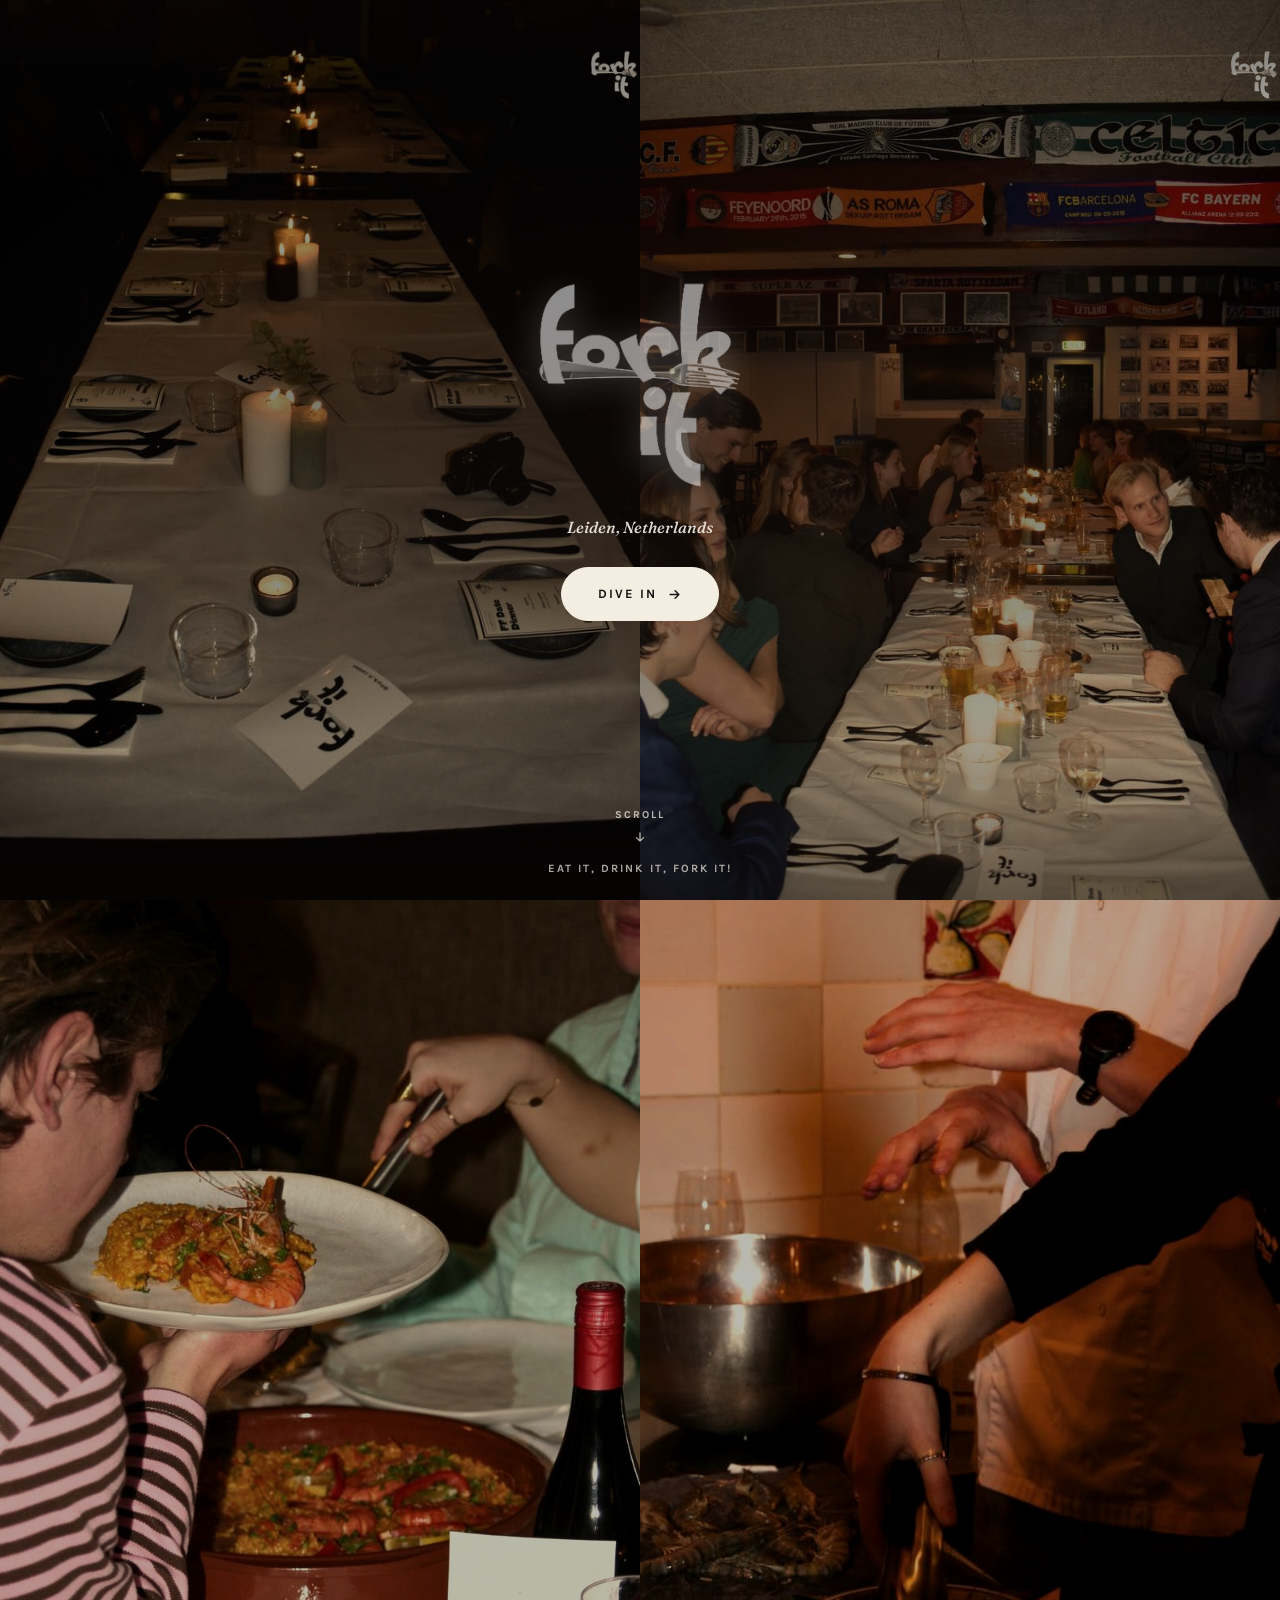
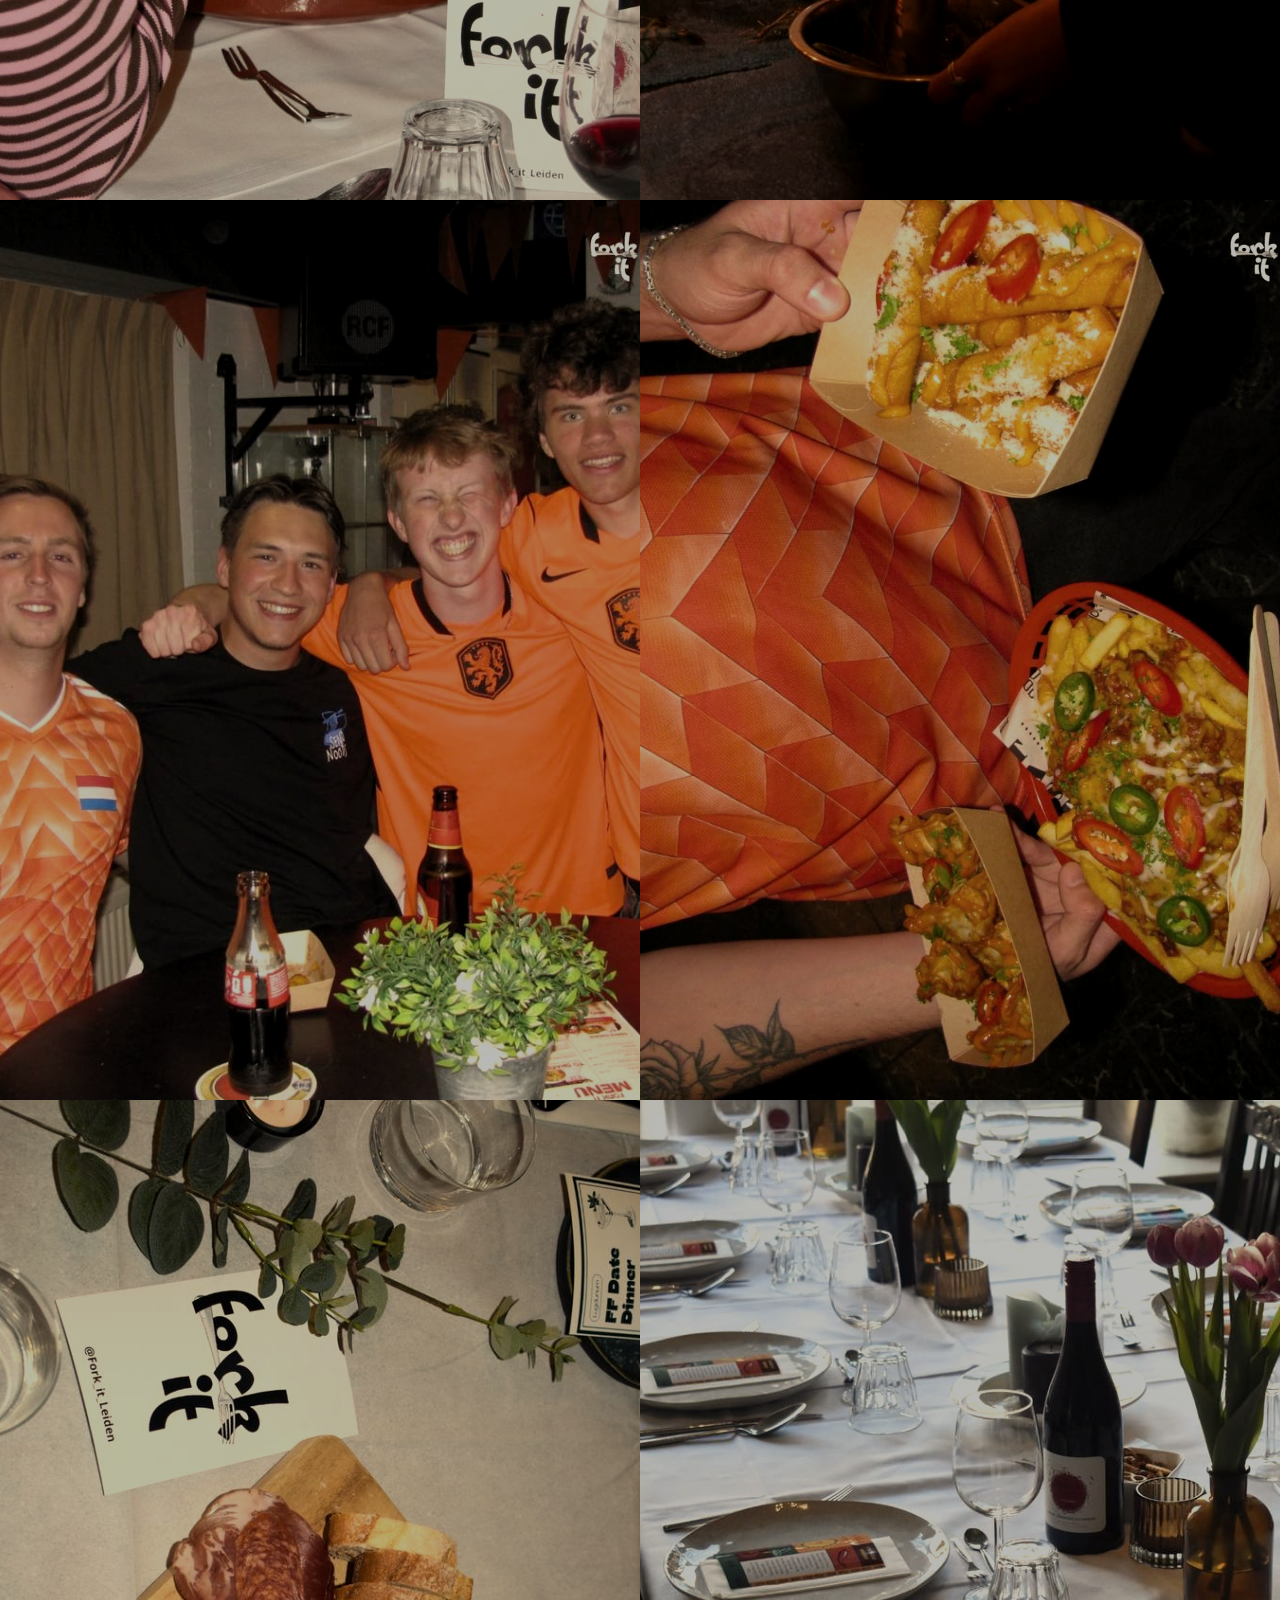
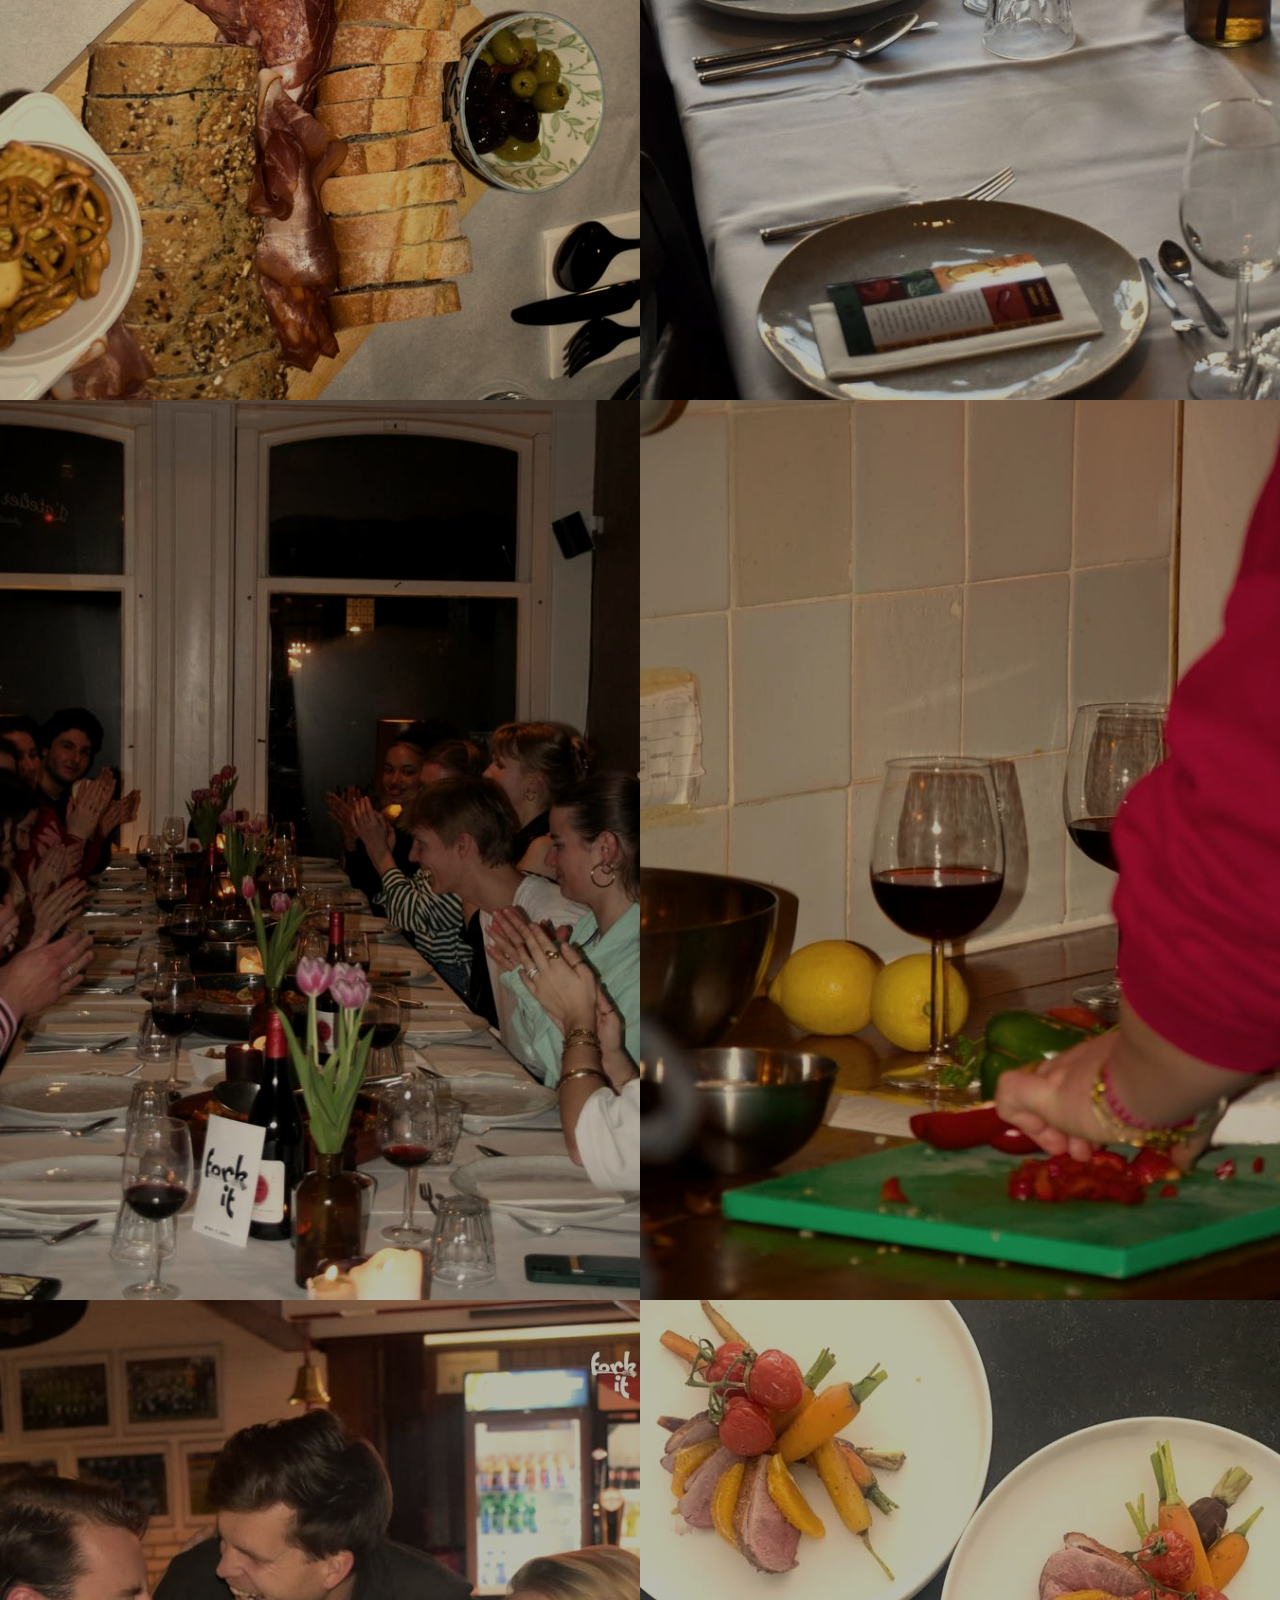
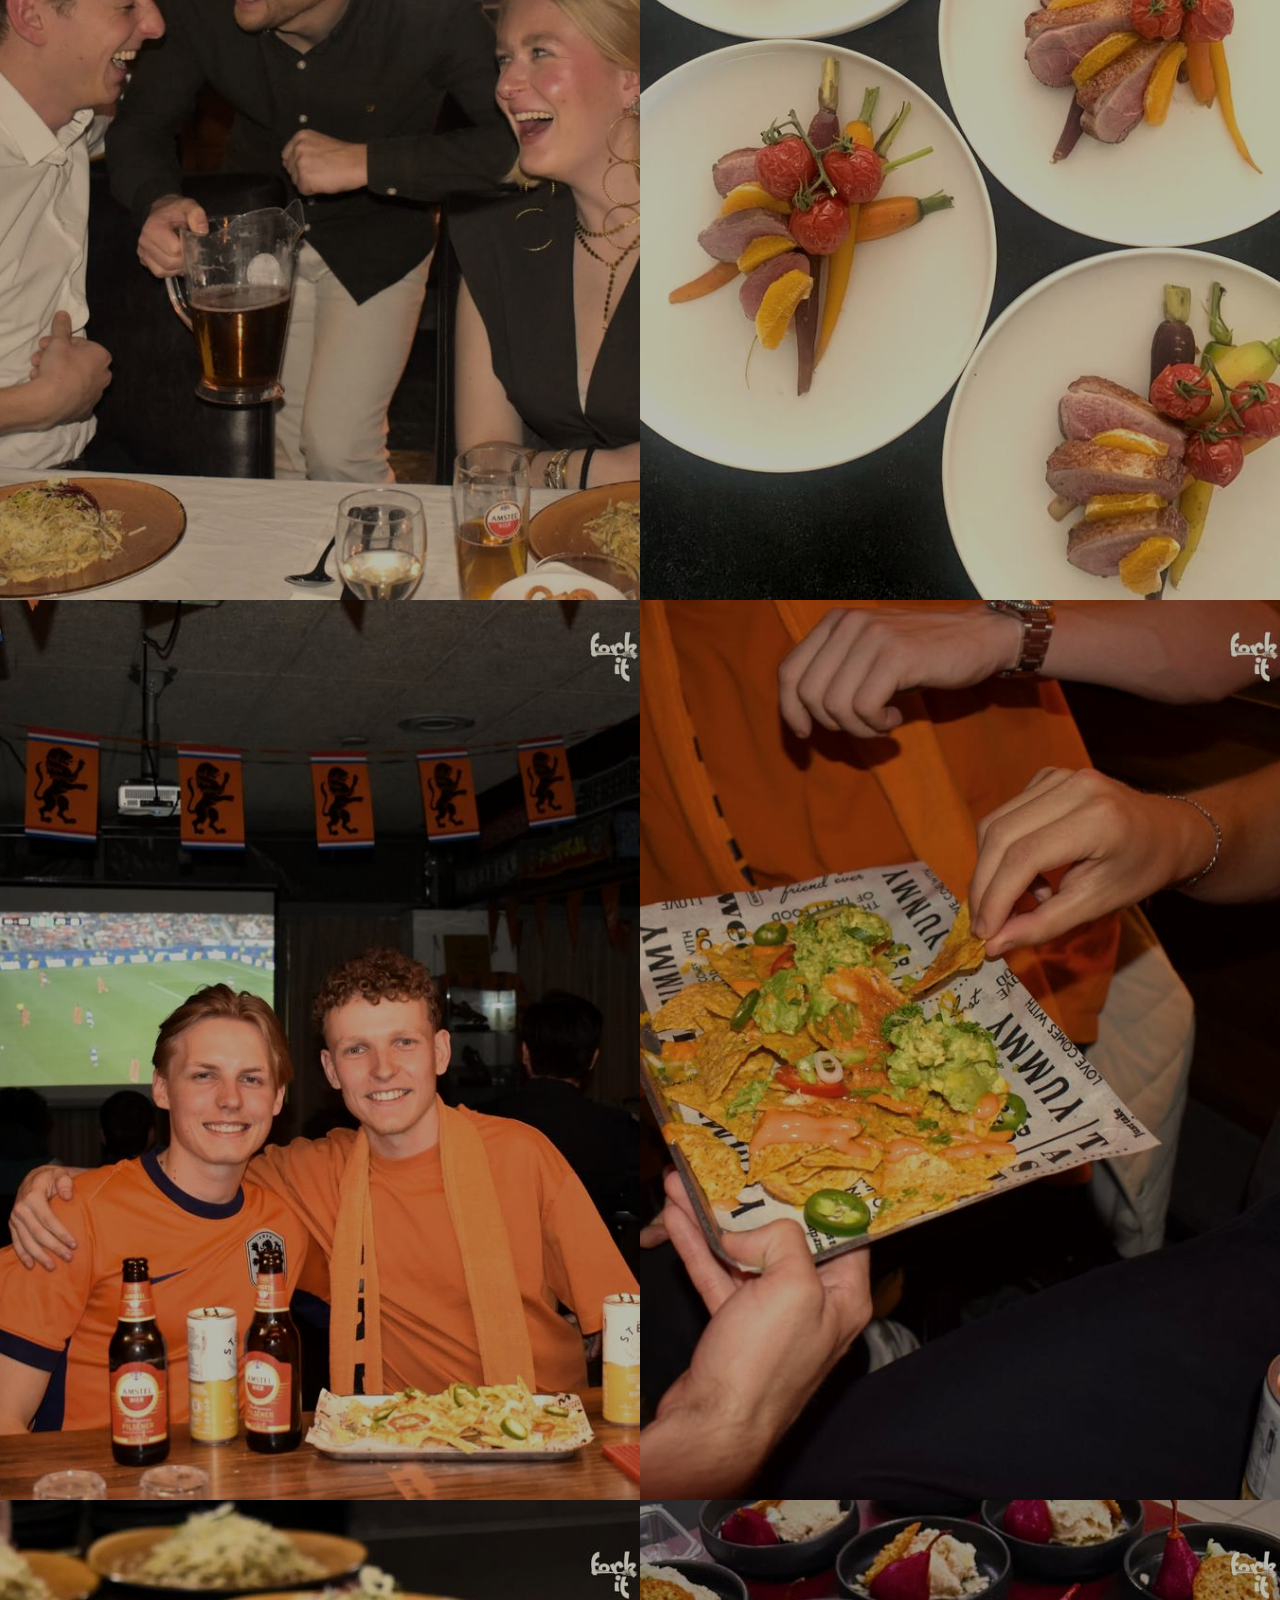
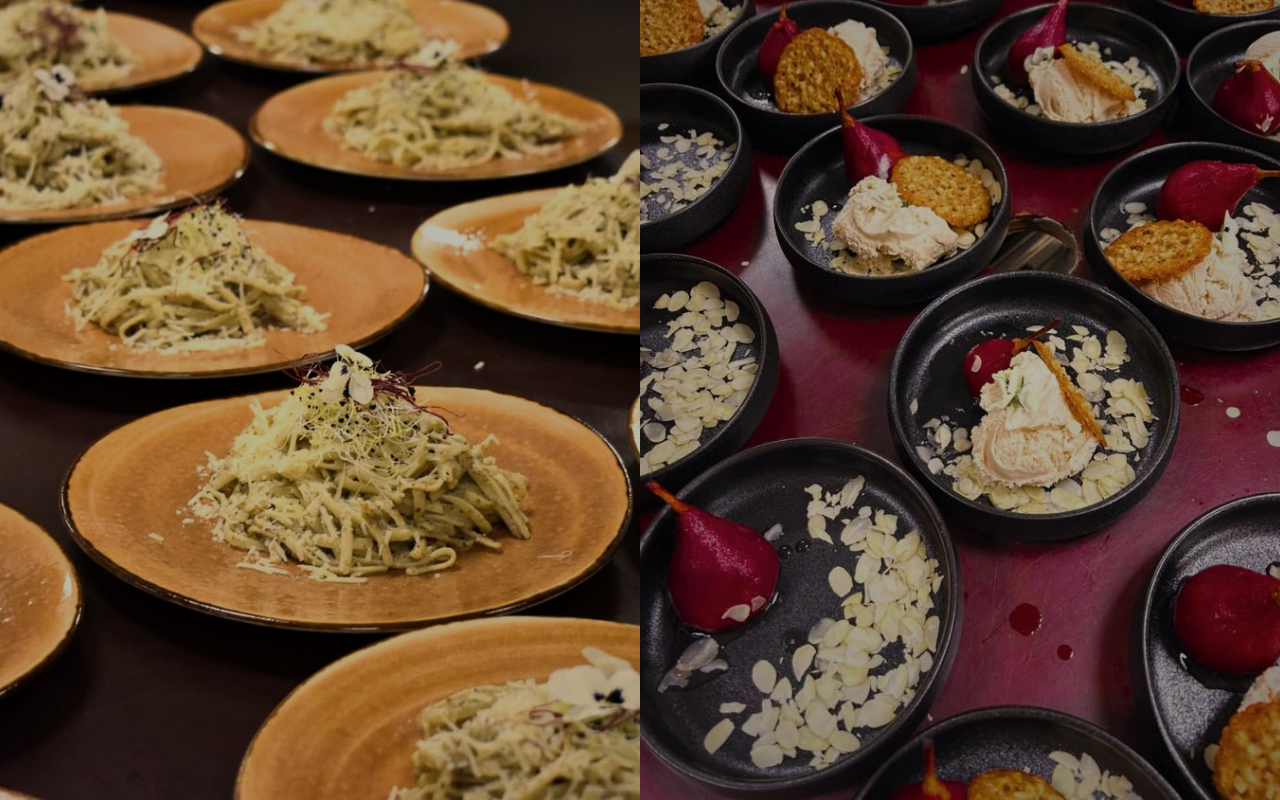
==== index.html @ 46a164e3 "Redesign Borrel Catering as a full-screen scroll story Replaces the generic hero/gallery/CTA layout " ====
<!doctype html>
<html lang="en">
<head>
<meta charset="utf-8">
<meta name="viewport" content="width=device-width, initial-scale=1">
<link rel="icon" href="favicon.ico" sizes="any">
<link rel="icon" type="image/png" sizes="32x32" href="images/favicon-32x32.png">
<link rel="icon" type="image/png" sizes="16x16" href="images/favicon-16x16.png">
<link rel="apple-touch-icon" href="images/apple-touch-icon.png">
<link rel="preconnect" href="https://fonts.googleapis.com">
<link rel="preconnect" href="https://fonts.gstatic.com" crossorigin>
<link rel="stylesheet" href="https://fonts.googleapis.com/css2?family=Fraunces:ital,opsz,wght@0,9..144,400;0,9..144,600;0,9..144,700;0,9..144,900;1,9..144,500;1,9..144,600&family=Karla:ital,wght@0,400;0,500;0,600;0,700;0,800;1,400&display=swap">
<title>Fork It — Leiden</title>
<meta name="description" content="Fork It — Date Dinners, Private Dinners, Paella Workshops and Borrel Catering in Leiden, Netherlands. Cooked fresh, wherever you are.">
<meta property="og:type" content="website">
<meta property="og:site_name" content="Fork It Leiden">
<meta property="og:title" content="Fork It — Leiden">
<meta property="og:description" content="Date Dinners, Private Dinners, Paella Workshops and Borrel Catering — cooked fresh, wherever you are.">
<meta property="og:image" content="og-image.jpg">
<meta property="og:image:width" content="1200">
<meta property="og:image:height" content="630">
<meta name="twitter:card" content="summary_large_image">
<meta name="twitter:title" content="Fork It — Leiden">
<meta name="twitter:description" content="Date Dinners, Private Dinners, Paella Workshops and Borrel Catering — cooked fresh, wherever you are.">
<meta name="twitter:image" content="og-image.jpg">
<link rel="stylesheet" href="assets/style.css">
<link rel="stylesheet" href="assets/gate.css">
</head>
<body>

<h1 class="sr-only">Fork It — Date Dinners, Private Dinners, Paella Workshops &amp; Borrel Catering in Leiden</h1>

<div class="gate-scroll">

  <div class="gate-row">
    <div class="gate-cell"><img src="images/a-long-candlelit-table-set-for-a-forkit-date-din.jpg" alt="A long candlelit Fork It dinner table set for the evening" loading="eager"></div>
    <div class="gate-cell"><img src="images/guests-seated-at-a-long-forkit-private-dinner-ta.jpg" alt="Guests seated together at a long Fork It private dinner table" loading="eager"></div>
  </div>

  <div class="gate-row">
    <div class="gate-cell"><img src="images/a-forkit-paella-plated-with-grilled-prawns-and-a.jpg" alt="A Fork It paella plated with grilled prawns and a glass of wine" loading="lazy"></div>
    <div class="gate-cell"><img src="images/hands-preparing-fresh-prawns-for-a-forkit-paella.jpg" alt="Hands preparing fresh prawns for a Fork It paella" loading="lazy"></div>
  </div>

  <div class="gate-row">
    <div class="gate-cell"><img src="images/a-group-in-orange-football-shirts-celebrating-wi.jpg" alt="Friends celebrating together with a Fork It borrel spread" loading="lazy"></div>
    <div class="gate-cell"><img src="images/a-loaded-fries-spread-from-a-forkit-borrel-cater.jpg" alt="A loaded fries spread from a Fork It borrel catering" loading="lazy"></div>
  </div>

  <div class="gate-row">
    <div class="gate-cell"><img src="images/an-overhead-shot-of-a-charcuterie-board-olives-a.jpg" alt="An overhead shot of a Fork It charcuterie board with a date dinner menu card" loading="lazy"></div>
    <div class="gate-cell"><img src="images/a-candlelit-table-set-with-wine-tulips-and-menu.jpg" alt="A candlelit table set with wine, tulips, and menu cards" loading="lazy"></div>
  </div>

  <div class="gate-row">
    <div class="gate-cell"><img src="images/guests-applauding-around-the-table-after-a-paell.jpg" alt="Guests applauding around the table after a Fork It paella workshop" loading="lazy"></div>
    <div class="gate-cell"><img src="images/chopping-fresh-peppers-and-tomato-beside-a-glass.jpg" alt="Chopping fresh peppers and tomato beside a glass of red wine" loading="lazy"></div>
  </div>

  <div class="gate-row">
    <div class="gate-cell"><img src="images/friends-laughing-together-over-dinner-and-a-jug.jpg" alt="Friends laughing together over dinner and a jug of beer" loading="lazy"></div>
    <div class="gate-cell"><img src="images/four-plates-of-roasted-duck-breast-ready-to-be-s.jpg" alt="Four plates of roasted duck breast ready to be served" loading="lazy"></div>
  </div>

  <div class="gate-row">
    <div class="gate-cell"><img src="images/two-friends-celebrating-with-beers-and-nachos-du.jpg" alt="Two friends celebrating with beers and nachos during a football match" loading="lazy"></div>
    <div class="gate-cell"><img src="images/loaded-nachos-with-guacamole-and-jalape-o-being.jpg" alt="Loaded nachos with guacamole and jalapeño being shared" loading="lazy"></div>
  </div>

  <div class="gate-row">
    <div class="gate-cell"><img src="images/fresh-pasta-plates-finished-with-edible-flowers.jpg" alt="Fresh pasta plates finished with edible flowers" loading="lazy"></div>
    <div class="gate-cell"><img src="images/poached-pear-dessert-with-ice-cream-and-almond-t.jpg" alt="Poached pear dessert with ice cream and almond tuile" loading="lazy"></div>
  </div>

</div>

<div class="gate-scrim"></div>
<div class="gate-grain"></div>

<div class="gate-overlay">
  <div class="gate-content">
    <img class="gate-logo" src="images/logo.png" alt="Fork It">
    <p class="kicker">Leiden, Netherlands</p>
    <a class="gate-cta" href="home.html">
      Dive In
      <svg viewBox="0 0 24 24" fill="none" stroke="currentColor" stroke-width="2.2" stroke-linecap="round" stroke-linejoin="round"><path d="M5 12h14M13 6l6 6-6 6"/></svg>
    </a>
  </div>
</div>

<p class="gate-footer">Eat it, Drink it, Fork it!</p>

<div class="gate-scroll-hint" id="gateScrollHint">
  Scroll
  <svg viewBox="0 0 24 24" fill="none" stroke="currentColor" stroke-width="2.2" stroke-linecap="round" stroke-linejoin="round"><path d="M12 5v14M6 13l6 6 6-6"/></svg>
</div>

<script src="assets/site.js"></script>
</body>
</html>
---- assets/style.css ----
:root{
    --bg:#FFFFFF;
    --surface:#FFFFFF;
    --surface-2:#F7F6F3;
    --ink:#161311;
    --ink-soft:#5B5650;
    --ink-faint:#8B857C;
    --line:rgba(22,19,17,0.16);
    --line-strong:rgba(22,19,17,0.9);
    --radius-lg: 4px;
    --radius-md: 3px;
    --radius-sm: 2px;
  }

  .sr-only{
    position:absolute; width:1px; height:1px; padding:0; margin:-1px;
    overflow:hidden; clip:rect(0,0,0,0); white-space:nowrap; border:0;
  }
  *{ box-sizing:border-box; }
  html{ scroll-behavior:smooth; }
  body{
    margin:0;
    background:var(--bg);
    color:var(--ink);
    font-family:'Karla',system-ui,-apple-system,sans-serif;
    font-size:16px;
    line-height:1.6;
    padding-inline:20px;
  }
  h1,h2,h3,h4{
    font-family:'Fraunces',Georgia,serif;
    font-weight:600;
    text-wrap:balance;
    margin:0;
    color:var(--ink);
  }
  p{ margin:0; }
  a{ color:inherit; }
  img{ max-width:100%; display:block; }
  .wrap{ max-width:1160px; margin-inline:auto; }
  .eyebrow{
    font-family:'Karla',sans-serif;
    font-weight:700;
    font-size:0.72rem;
    letter-spacing:0.2em;
    text-transform:uppercase;
    color:var(--ink-soft);
  }
  .kicker{
    font-family:'Fraunces',serif; font-style:italic; font-weight:500;
    font-size:1.05rem; color:var(--ink-soft);
    margin-block:6px 2px;
  }

  /* ---------- header ---------- */
  header{
    position:sticky; top:0; z-index:40;
    background:rgba(255,255,255,0.92);
    backdrop-filter: blur(8px);
    border-bottom:1px solid var(--line);
  }
  .nav{
    max-width:1160px; margin-inline:auto;
    display:flex; align-items:center; justify-content:space-between;
    padding-block:16px;
    gap: 16px;
  }
  .logo{
    display:flex; align-items:center;
    text-decoration:none; color:var(--ink);
  }
  .logo-mark{ height:34px; width:auto; display:block; }
  footer .foot-left .logo-mark{ height:40px; }
  .navlinks{ display:flex; align-items:center; gap:30px; }
  .navlinks a:not(.btn){
    font-size:0.85rem; font-weight:600; text-decoration:none; color:var(--ink-soft);
    letter-spacing:0.01em;
    border-bottom:1px solid transparent;
    padding-bottom:2px;
  }
  .navlinks a:not(.btn):hover{ color:var(--ink); border-color:var(--ink); }
  .btn{
    display:inline-flex; align-items:center; justify-content:center; gap:8px;
    font-family:'Karla',sans-serif; font-weight:700; font-size:0.85rem;
    letter-spacing:0.02em;
    padding:12px 22px; border-radius:999px; border:1px solid var(--ink);
    cursor:pointer; text-decoration:none; white-space:nowrap;
    transition: background .15s ease, color .15s ease, transform .1s ease;
  }
  .btn:active{ transform: scale(0.98); }
  .btn-dark{ background:var(--ink); color:#fff; }
  .btn-dark:hover{ background:#3A322A; border-color:#3A322A; }
  .btn-line{ background:transparent; border-color:var(--ink); color:var(--ink); }
  .btn-line:hover{ background:var(--ink); color:#fff; }
  .navlinks .btn{ padding:9px 20px; }

  .nav-toggle{
    display:none; position:relative; flex:none;
    width:38px; height:38px; border-radius:999px; padding:0;
    border:1px solid var(--line); background:transparent;
    cursor:pointer;
  }
  .nav-toggle-bar{
    position:absolute; left:9px; right:9px; height:2px; background:var(--ink);
    transition:transform .2s ease, opacity .2s ease;
  }
  .nav-toggle-bar:nth-child(1){ top:14px; }
  .nav-toggle-bar:nth-child(2){ top:18px; }
  .nav-toggle-bar:nth-child(3){ top:22px; }
  .nav-toggle[aria-expanded="true"] .nav-toggle-bar:nth-child(1){ transform:translateY(4px) rotate(45deg); }
  .nav-toggle[aria-expanded="true"] .nav-toggle-bar:nth-child(2){ opacity:0; }
  .nav-toggle[aria-expanded="true"] .nav-toggle-bar:nth-child(3){ transform:translateY(-4px) rotate(-45deg); }

  .mobile-nav{
    display:flex; flex-direction:column;
    max-width:1160px; margin-inline:auto;
    padding:4px 0 14px;
    border-top:1px solid var(--line);
  }
  .mobile-nav[hidden]{ display:none; }
  .mobile-nav a{
    padding:14px 2px;
    font-size:0.95rem; font-weight:600; color:var(--ink-soft); text-decoration:none;
    border-bottom:1px solid var(--line);
  }
  .mobile-nav a:last-child{ border-bottom:none; }
  .mobile-nav a:hover{ color:var(--ink); }

  @media (max-width:760px){
    .navlinks a.hide-mobile{ display:none; }
    .nav-toggle{ display:inline-flex; }
  }

  /* ---------- hero ---------- */
  .hero{
    display:grid; grid-template-columns: 1.05fr 0.95fr;
    gap:56px; align-items:start;
    padding-block: 60px 44px;
  }
  @media (max-width:860px){ .hero{ grid-template-columns:1fr; padding-block:36px 24px; } }
  .hero h1{
    font-size: clamp(2rem, 3.7vw, 3rem);
    line-height:1.12;
    margin-block:10px 16px;
    font-weight:600;
    font-style:italic;
    white-space:nowrap;
  }
  @media (max-width:860px){ .hero h1{ white-space:normal; } }
  .hero h1 em{ font-style:normal; font-weight:700; }
  .hero p.lede{
    font-size:1.02rem; color:var(--ink-soft); max-width:46ch; margin-block:16px;
  }
  .hero .ctas{ display:flex; gap:12px; flex-wrap:wrap; }
  .hero-media{
    position:relative; border-radius: var(--radius-lg); overflow:hidden;
    border:1px solid var(--line);
    aspect-ratio: 4/5;
  }
  .hero-media .slide{
    position:absolute; inset:0;
    opacity:0; transition: opacity 1.1s ease;
  }
  .hero-media .slide.is-active{ opacity:1; }
  .hero-media .slide:first-child{ position:relative; opacity:1; }
  .hero-media img{ width:100%; height:100%; object-fit:cover; filter:grayscale(0.04) contrast(1.03); }
  .hero-media .tag{
    position:absolute; left:14px; bottom:14px; z-index:3;
    background:var(--ink); color:#fff;
    padding:9px 15px; border-radius:999px;
    font-size:0.76rem; font-weight:700;
    display:flex; align-items:center; gap:8px;
  }
  .hero-media .tag svg{ width:14px; height:14px; }
  .hero-dots{
    position:absolute; right:14px; bottom:14px; z-index:3;
    display:flex; gap:7px;
  }
  .hero-dots button{
    width:7px; height:7px; border-radius:999px; padding:0; border:1px solid #fff;
    background:transparent; cursor:pointer;
  }
  .hero-dots button.is-active{ background:#fff; width:18px; }
  @media (prefers-reduced-motion: reduce){
    .hero-media .slide{ transition:none; }
  }

  section{ padding-block:60px; }
  .section-head{ max-width:640px; margin-bottom:38px; }
  .section-head h2{ font-size:clamp(1.7rem,3vw,2.3rem); margin-top:8px; }
  .section-head p{ color:var(--ink-soft); margin-top:10px; }
  .rule{ border:none; border-top:1px solid var(--line); margin:0; }

  /* ---------- offerings ---------- */
  .offer-icon{
    width:42px; height:42px; border-radius:999px;
    display:flex; align-items:center; justify-content:center;
    border:1.4px solid var(--ink);
  }
  .offer-icon svg{ width:21px; height:21px; color:var(--ink); }

  /* ---------- offerings: centered carousel with faded side peeks ---------- */
  .offer-carousel{ --offer-slide-w: min(260px, 24vw); margin-top:12px; max-width:980px; margin-inline:auto; }
  .offer-row{ display:flex; align-items:center; gap:10px; }
  .offer-viewport{ flex:1; overflow:hidden; }
  .offer-track{
    display:flex; align-items:center; gap:22px;
    transition:transform .5s cubic-bezier(.65,0,.35,1);
    will-change:transform;
  }
  .offer-slide{
    position:relative; flex:none;
    width:var(--offer-slide-w);
    aspect-ratio:3/4;
    border-radius:20px; overflow:hidden;
    display:block; text-decoration:none; color:#fff;
    opacity:0.32; transform:scale(0.94);
    transition:opacity .5s ease, transform .5s ease;
    cursor:pointer;
  }
  .offer-slide.is-active{
    opacity:1; transform:scale(1); z-index:1;
    cursor:default;
  }
  .offer-slide-bg{
    width:100%; height:100%; object-fit:cover;
    filter:grayscale(0.04) contrast(1.03);
  }
  .offer-slide-scrim{
    position:absolute; inset:0;
    background:linear-gradient(0deg, rgba(10,8,6,0.92) 0%, rgba(10,8,6,0.5) 44%, rgba(10,8,6,0) 74%);
  }
  .offer-slide-content{
    position:absolute; left:0; right:0; bottom:0;
    padding:22px;
  }
  .offer-slide .offer-icon{
    width:38px; height:38px; border-radius:999px;
    display:flex; align-items:center; justify-content:center;
    border:1.4px solid rgba(255,255,255,0.85);
    margin-bottom:12px;
  }
  .offer-slide .offer-icon svg{ width:19px; height:19px; color:#fff; }
  .offer-slide h3{ color:#fff; font-size:1.2rem; }
  .offer-slide p{ color:rgba(255,255,255,0.88); font-size:0.88rem; margin-top:8px; line-height:1.45; }
  .offer-slide .reserve{
    margin-top:12px; font-size:0.78rem; font-weight:700; color:#fff;
    display:inline-flex; align-items:center; gap:6px; text-decoration:none;
    letter-spacing:0.01em;
    border-bottom:1px solid rgba(255,255,255,0.7);
    width:fit-content; padding-bottom:1px;
  }
  .offer-slide .reserve svg{ width:13px; height:13px; transition:transform .15s ease; }
  .offer-slide.is-active:hover .reserve svg{ transform:translateX(3px); }

  .offer-arrow{
    flex:none;
    width:40px; height:40px; border-radius:999px; padding:0;
    display:flex; align-items:center; justify-content:center;
    background:var(--surface); border:1px solid var(--line); color:var(--ink);
    cursor:pointer;
    transition:background .15s ease, border-color .15s ease;
  }
  .offer-arrow:hover{ background:var(--surface-2); border-color:var(--ink); }
  .offer-arrow svg{ width:18px; height:18px; }

  .offer-dots{
    margin-top:20px;
    display:flex; justify-content:center; gap:8px;
  }
  .offer-dots button{
    width:7px; height:7px; border-radius:999px; padding:0; border:1px solid var(--ink);
    background:transparent; cursor:pointer;
  }
  .offer-dots button.is-active{ background:var(--ink); width:18px; }

  @media (min-width:621px){
    /* clip the viewport to exactly 3 slides + 2 gaps so no sliver of a
       4th slide peeks in on in-between desktop widths */
    .offer-row{ justify-content:center; }
    .offer-viewport{ max-width:calc(var(--offer-slide-w) * 3 + 44px); margin-inline:auto; }
  }

  @media (max-width:620px){
    .offer-arrow{ display:none; }
    .offer-carousel{ --offer-slide-w: min(260px, 68vw); }
  }

  /* ---------- season: elegant flip-book menu ----------
     Closed = a single page, like the front of a book. Opening it both
     turns the cover AND widens the book into a two-page spread. The
     width transition is deliberately much faster than the cover's
     rotation so the book reaches full width before the cover has
     rotated far enough to reveal any text underneath — otherwise the
     page content visibly reflows mid-animation. */
  .season-box{
    border:1.5px solid var(--ink);
    padding:clamp(28px,4vw,56px);
    text-align:center;
  }
  .season-book{
    width:100%;
    display:flex; flex-direction:column; align-items:center; gap:22px;
    margin-top:28px;
  }
  .menu-book{
    --page-w: min(280px, 50%);
    container-type:inline-size;
    position:relative;
    width:var(--page-w);
    aspect-ratio:3/4;
    perspective:2200px;
    margin-inline:auto;
    overflow:hidden;
    border:1px solid var(--ink);
    background:#fff;
    box-shadow:0 14px 32px rgba(22,19,17,0.12);
    transition:width .25s ease-out, aspect-ratio .25s ease-out;
  }
  #seasonBook.is-open .menu-book{ width:calc(var(--page-w) * 2); aspect-ratio:3/2; }
  .menu-book::after{
    content:"";
    position:absolute; top:0; left:50%; width:18px; height:100%;
    transform:translateX(-50%);
    background:linear-gradient(90deg, rgba(0,0,0,0.07), rgba(0,0,0,0) 50%, rgba(0,0,0,0.07));
    pointer-events:none; z-index:40;
  }

  /* static left-hand title page, always sits beneath the cover/leaves */
  .book-titlepage{
    position:absolute; top:0; left:0; width:50%; height:100%;
    background:#fff; border-right:1px solid var(--line);
    padding:clamp(20px,3.6vw,30px);
    display:flex; flex-direction:column; justify-content:center;
    z-index:1;
  }

  /* cover: full width, hinged at the book's true left edge (the spine) */
  .book-cover{
    position:absolute; inset:0;
    transform-style:preserve-3d;
    transform-origin:left center;
    transition:transform .8s cubic-bezier(.45,.05,.2,1);
    z-index:1000;
  }
  .book-cover.is-turned{ transform:rotateY(-180deg); }
  .book-cover .leaf-front{
    background:#fff; color:var(--ink);
    align-items:center; justify-content:center;
    text-align:center;
    padding-bottom:13%;
    cursor:pointer;
  }
  .book-cover .book-cover-title{
    position:relative; z-index:2;
    font-family:'Fraunces',serif; font-style:italic; font-weight:600;
    font-size:clamp(1.1rem, 9cqw, 1.7rem);
    line-height:1.3;
    letter-spacing:0.01em;
    max-width:80%;
    margin:0 auto;
  }
  .book-cover-rule{
    position:relative; z-index:2;
    display:block; width:1px; height:6%;
    background:var(--ink); margin:16px auto 0;
  }
  .book-cover .leaf-back{ transform:rotateY(180deg); background:var(--ink); }
  .book-cover-trees{
    position:absolute; right:0; bottom:0; width:38%;
    pointer-events:none; z-index:1;
  }
  .tree-cluster{ width:100%; height:auto; display:block; }
  .book-cover .book-hint{
    position:relative; z-index:2;
    margin-top:14px;
    width:34px; height:34px; border-radius:999px;
    display:inline-flex; align-items:center; justify-content:center;
    border:1px solid var(--ink); color:var(--ink);
  }
  .book-hint svg{ width:15px; height:15px; }

  /* content leaves: half width, hinged at the book's horizontal center */
  .book-leaf{
    position:absolute; top:0; left:50%; width:50%; height:100%;
    transform-style:preserve-3d;
    transform-origin:left center;
    transition:transform .7s cubic-bezier(.45,.05,.2,1);
  }
  .book-leaf.is-turned{ transform:rotateY(-180deg); }
  .leaf-face{
    position:absolute; inset:0;
    backface-visibility:hidden;
    padding:clamp(20px,3.6vw,30px);
    display:flex; flex-direction:column; justify-content:center;
    overflow:hidden;
  }
  .book-leaf .leaf-front{ background:#fff; color:var(--ink); border-right:1px solid var(--line); }
  .book-leaf .leaf-back{ transform:rotateY(180deg); background:#fff; color:var(--ink); border-right:1px solid var(--line); }

  .book-titlepage .book-page-label, .leaf-face .book-page-label{
    font-family:'Karla',sans-serif; font-weight:700; font-size:0.68rem;
    letter-spacing:0.2em; text-transform:uppercase; color:var(--ink);
    font-style:normal;
    margin-bottom:10px;
  }
  .leaf-face h3{ font-family:'Fraunces',serif; font-style:italic; font-weight:600; font-size:1.2rem; }
  .leaf-face p{
    font-family:'Fraunces',serif; font-style:italic; font-weight:400;
    color:var(--ink-soft); font-size:0.88rem; margin-top:8px; line-height:1.5;
  }

  .book-wines{ list-style:none; margin:0; padding:0; display:flex; flex-direction:column; gap:11px; }
  .book-wines .wine-name{
    display:block; font-family:'Fraunces',serif; font-style:italic; font-weight:600; font-size:0.96rem;
  }
  .book-wines .wine-note{
    display:block; font-family:'Fraunces',serif; font-style:italic; font-weight:400;
    color:var(--ink-soft); font-size:0.8rem; margin-top:2px; line-height:1.35;
  }

  .leaf-face .btn{ margin-top:16px; align-self:flex-start; }

  .book-nav{ display:flex; align-items:center; gap:16px; }
  .book-arrow{
    width:38px; height:38px; border-radius:999px; padding:0; flex:none;
    display:flex; align-items:center; justify-content:center;
    background:var(--surface); border:1px solid var(--line); color:var(--ink);
    cursor:pointer; transition:background .15s ease, opacity .15s ease;
  }
  .book-arrow:hover{ background:var(--surface-2); }
  .book-arrow:disabled{ opacity:0.3; cursor:default; }
  .book-arrow:disabled:hover{ background:var(--surface); }
  .book-arrow svg{ width:16px; height:16px; }
  .book-pageindicator{
    font-family:'Karla',sans-serif; font-size:0.78rem; color:var(--ink-faint);
    min-width:4ch; text-align:center;
  }

  @media (max-width:480px){
    .menu-book{ aspect-ratio:2/3; }
    #seasonBook.is-open .menu-book{ aspect-ratio:4/5; }
    .book-cover-trees{ width:28%; }
    .leaf-face{ padding:16px 14px; }
    .book-titlepage .book-page-label, .leaf-face .book-page-label{ font-size:0.6rem; margin-bottom:6px; }
    .leaf-face h3{ font-size:1.02rem; }
    .leaf-face p{ font-size:0.78rem; margin-top:5px; line-height:1.4; }
    .book-wines{ gap:7px; }
    .book-wines .wine-name{ font-size:0.84rem; }
    .book-wines .wine-note{ font-size:0.7rem; }
    .leaf-face .btn{ margin-top:10px; padding:10px 16px; font-size:0.78rem; }
  }

  /* ---------- gallery ---------- */
  .gallery-block + .gallery-block{ margin-top:52px; }
  .gallery-title{ display:flex; align-items:baseline; justify-content:space-between; gap:16px; margin-bottom:18px; flex-wrap:wrap; }
  .gallery-title h3{ font-size:1.3rem; }
  .gallery-title span{ color:var(--ink-faint); font-size:0.88rem; font-style:italic; font-family:'Fraunces',serif; }
  .gallery-grid{
    display:grid; grid-template-columns:repeat(4, 1fr); gap:22px 16px;
  }
  .plate{ display:block; text-decoration:none; color:var(--ink); }
  .plate .frame{
    display:block;
    border:1px solid var(--line); padding:5px; background:var(--surface);
    overflow:hidden;
  }
  .plate img{
    display:block;
    width:100%; height:auto; object-fit:cover;
    aspect-ratio:1/1;
    transition: transform .4s ease, filter .4s ease;
    filter:grayscale(0.04);
  }
  .plate:hover img{ transform:scale(1.04); filter:grayscale(0); }
  .plate .cap{
    display:block; margin-top:9px; font-size:0.82rem;
    font-family:'Fraunces',serif; font-style:italic; color:var(--ink-soft);
  }
  .plate.tall{ grid-row: span 2; align-self:start; }
  .plate.tall .frame img{ aspect-ratio:1/2.15; }
  @media (max-width:760px){
    .gallery-grid{ grid-template-columns:repeat(2,1fr); }
    .plate.tall{ grid-row:span 1; }
    .plate.tall .frame img{ aspect-ratio:1/1; }
  }

  /* ---------- booking ---------- */
  .book{
    border:1.5px solid var(--ink);
    padding:clamp(24px,4vw,48px);
    display:grid; grid-template-columns: 0.9fr 1.1fr; gap:44px;
  }
  @media (max-width:860px){ .book{ grid-template-columns:1fr; } }
  .book-intro p{ color:var(--ink-soft); margin-top:12px; }
  .book-intro .contact-list{ margin-top:26px; display:flex; flex-direction:column; gap:13px; }
  .contact-list a{
    display:flex; align-items:center; gap:10px; text-decoration:none;
    font-weight:700; font-size:0.94rem; color:var(--ink);
    width:fit-content;
    border-bottom:1px solid transparent;
  }
  .contact-list a:hover{ border-color:var(--ink); }
  .contact-list svg{ width:18px; height:18px; color:var(--ink); flex:none; }

  form{ display:flex; flex-direction:column; gap:14px; }
  .field-row{ display:grid; grid-template-columns:1fr 1fr; gap:14px; }
  @media (max-width:520px){ .field-row{ grid-template-columns:1fr; } }
  label{ font-size:0.78rem; font-weight:700; color:var(--ink-soft); margin-bottom:6px; display:block; letter-spacing:0.02em; }
  input, select, textarea{
    width:100%; font-family:'Karla',sans-serif; font-size:0.95rem;
    padding:11px 13px; border-radius:var(--radius-sm); border:1px solid var(--line);
    background:var(--surface-2); color:var(--ink);
  }
  input:focus, select:focus, textarea:focus{
    outline:2px solid var(--ink); outline-offset:1px;
  }
  textarea{ resize:vertical; min-height:80px; font-family:'Karla',sans-serif; }
  .form-actions{ display:flex; gap:12px; flex-wrap:wrap; margin-top:6px; }
  .btn-full{ flex:1; }
  .hint{ font-size:0.8rem; color:var(--ink-faint); }

  footer{
    border-top:1px solid var(--line); margin-top:20px; padding-block:36px 48px;
    display:flex; flex-wrap:wrap; gap:20px; align-items:center; justify-content:space-between;
  }
  footer .foot-left{ display:flex; flex-direction:column; gap:6px; }
  footer .foot-left .logo{ font-size:1.3rem; }
  footer .foot-left p{ color:var(--ink-faint); font-size:0.85rem; }
  footer .foot-right{ display:flex; gap:20px; flex-wrap:wrap; }
  footer .foot-right a{ font-size:0.85rem; font-weight:700; text-decoration:none; color:var(--ink-soft); }
  footer .foot-right a:hover{ color:var(--ink); }

  ::selection{ background:var(--ink); color:#fff; }
  :focus-visible{ outline:2px solid var(--ink); outline-offset:2px; }

  /* ---------- about ---------- */
  .about{
    max-width:760px;
  }
  .about h2{
    font-size:clamp(1.8rem,3.6vw,2.6rem);
    font-style:italic;
    margin-top:10px;
  }
  .about .lead-line{
    font-family:'Fraunces',serif; font-style:italic; font-weight:500;
    font-size:1.15rem; color:var(--ink-soft); margin-top:22px;
  }
  .about p{ margin-top:20px; color:var(--ink-soft); font-size:1rem; line-height:1.7; max-width:58ch; }
  .about p strong{ color:var(--ink); font-weight:700; }
  .about .btn{ margin-top:30px; }

  /* ---------- trial: center text on full-screen/desktop ----------
     Hero and About stay left-aligned; the rest of the trial holds. */
  @media (min-width:860px){
    .section-head{ text-align:center; margin-inline:auto; }
    .book-intro{ text-align:center; }
    .book-intro .contact-list{ align-items:center; }
  }

  /* ---------- detail pages ---------- */
  [hidden]{ display:none !important; }
  .detail-page, .page-content{ padding-block:44px 70px; }
  .detail-back{
    display:inline-flex; align-items:center; gap:7px;
    font-size:0.85rem; font-weight:700; color:var(--ink-soft);
    text-decoration:none; margin-bottom:36px;
  }
  .detail-back svg{ width:16px; height:16px; }
  .detail-back:hover{ color:var(--ink); }
  .detail-hero{
    display:grid; grid-template-columns:1.05fr 0.95fr;
    gap:48px; align-items:center; margin-bottom:56px;
  }
  @media (max-width:860px){ .detail-hero{ grid-template-columns:1fr; } }
  .detail-hero h1{
    font-family:'Fraunces',Georgia,serif; font-weight:600;
    font-style:italic;
    font-size:clamp(1.9rem,3.8vw,2.9rem); line-height:1.12;
    margin-top:10px;
  }
  .detail-hero .lede{
    font-size:1.02rem; color:var(--ink-soft); max-width:48ch; margin-top:16px;
  }
  .detail-hero-img{
    border:1px solid var(--line); overflow:hidden; aspect-ratio:4/5;
  }
  .detail-hero-img img{ width:100%; height:100%; object-fit:cover; filter:grayscale(0.04); }
  .detail-gallery{
    display:grid; grid-template-columns:repeat(4,1fr); gap:16px; margin-bottom:60px;
  }
  @media (max-width:760px){ .detail-gallery{ grid-template-columns:repeat(2,1fr); } }
  .detail-gallery img{
    display:block; width:100%; height:auto; aspect-ratio:1/1; object-fit:cover;
    border:1px solid var(--line); padding:5px; background:var(--surface);
  }
  .detail-cta{
    border:1.5px solid var(--ink); padding:clamp(28px,4vw,52px); text-align:center;
  }
  .detail-cta h2{ font-size:clamp(1.5rem,2.8vw,2rem); }
  .detail-cta p{ color:var(--ink-soft); margin-top:12px; max-width:52ch; margin-inline:auto; }
  .detail-cta .btn{ margin-top:26px; }

  /* ---------- pricing / packages ---------- */
  .pricing-grid{
    display:grid; grid-template-columns:repeat(2,1fr); gap:1px;
    background:var(--line); border:1px solid var(--line); margin-top:12px;
  }
  @media (max-width:760px){ .pricing-grid{ grid-template-columns:1fr; } }
  .pricing-card{
    background:var(--surface); padding:clamp(24px,3vw,36px); display:flex; flex-direction:column; gap:16px;
  }
  .pricing-card h3{ font-size:1.4rem; }
  .pricing-card .lede{ color:var(--ink-soft); font-size:0.96rem; }
  .pricing-card ul{ list-style:none; padding:0; margin:4px 0 0; display:flex; flex-direction:column; gap:10px; }
  .pricing-card li{ font-size:0.9rem; color:var(--ink-soft); padding-left:24px; position:relative; }
  .pricing-card li::before{ content:"\2713"; position:absolute; left:0; top:0; color:var(--ink); font-weight:700; }
  .pricing-card .btn{ margin-top:10px; align-self:flex-start; }
  .pricing-note{
    margin-top:28px; padding-top:24px; border-top:1px solid var(--line);
    font-size:0.9rem; color:var(--ink-soft); max-width:64ch;
  }

  /* ---------- reviews ---------- */
  .review-rotator{
    border:1.5px solid var(--ink);
    padding:clamp(32px,5vw,64px) clamp(20px,4vw,64px);
    text-align:center;
  }
  .review-track{ display:grid; }
  .review-slide{
    grid-area:1/1; opacity:0; visibility:hidden;
    transition:opacity .5s ease;
  }
  .review-slide.is-active{ opacity:1; visibility:visible; }
  .review-quote{
    font-family:'Fraunces',serif; font-style:italic; font-weight:500;
    font-size:clamp(1.1rem,2.1vw,1.45rem); line-height:1.55;
    color:var(--ink); max-width:62ch; margin-inline:auto;
  }
  .review-meta{
    margin-top:20px; font-size:0.78rem; font-weight:700; color:var(--ink-soft);
    text-transform:uppercase; letter-spacing:0.08em;
  }
  .review-dots{
    margin-top:32px; display:flex; justify-content:center; gap:8px;
  }
  .review-dots button{
    width:7px; height:7px; border-radius:999px; padding:0; border:1px solid var(--ink);
    background:transparent; cursor:pointer;
  }
  .review-dots button.is-active{ background:var(--ink); width:18px; }
  .review-cta{
    margin-top:40px; padding-top:28px; border-top:1px solid var(--line);
    text-align:center;
  }
  .review-cta h4{ font-size:1.1rem; font-family:'Fraunces',serif; font-style:italic; font-weight:600; }
  .review-cta p{ color:var(--ink-soft); font-size:0.92rem; margin-top:6px; margin-bottom:18px; }
  @media (prefers-reduced-motion: reduce){
    .review-slide{ transition:none; }
  }
---- assets/gate.css ----
html{
  scroll-snap-type: y mandatory;
}
html, body{ margin:0; padding:0; background:#141210; }

/* ---------- scrolling photo wall ---------- */
.gate-scroll{
  position:relative;
  z-index:1;
}

.gate-row{
  height:100dvh;
  min-height:420px;
  display:flex;
  scroll-snap-align:start;
  scroll-snap-stop:always;
}

.gate-cell{
  flex:1 1 50%;
  height:100%;
  overflow:hidden;
}

.gate-cell img{
  width:100%; height:100%; object-fit:cover; display:block;
  filter:sepia(0.3) saturate(1.15) contrast(1.06) brightness(0.72);
}

/* ---------- fixed vintage tone over the whole scroll ---------- */
.gate-scrim{
  position:fixed; inset:0; z-index:2; pointer-events:none;
  background:
    radial-gradient(ellipse 60% 46% at center, rgba(16,10,7,0.62) 0%, rgba(16,10,7,0.22) 62%, rgba(10,6,4,0) 100%),
    linear-gradient(rgba(10,6,4,0.4), rgba(10,6,4,0.05) 18%, rgba(10,6,4,0.05) 82%, rgba(10,6,4,0.5));
}

.gate-grain{
  position:fixed; inset:0; z-index:3; pointer-events:none;
  opacity:0.15; mix-blend-mode:overlay;
  background-image:url("data:image/svg+xml,%3Csvg xmlns='http://www.w3.org/2000/svg' width='140' height='140'%3E%3Cfilter id='n'%3E%3CfeTurbulence type='fractalNoise' baseFrequency='0.85' numOctaves='2' stitchTiles='stitch'/%3E%3C/filter%3E%3Crect width='100%25' height='100%25' filter='url(%23n)'/%3E%3C/svg%3E");
  background-size:140px 140px;
}

/* ---------- fixed centered logo + CTA, follows the scroll ---------- */
.gate-overlay{
  position:fixed; inset:0; z-index:4; pointer-events:none;
  display:flex; align-items:center; justify-content:center;
}

.gate-content{
  pointer-events:auto;
  display:flex; flex-direction:column; align-items:center; gap:24px;
  padding:32px; text-align:center;
}

.gate-logo{
  width:min(210px, 42vw);
  opacity:0.55;
  filter:drop-shadow(0 6px 18px rgba(0,0,0,0.4)) brightness(0) invert(1);
}

.gate-content .kicker{
  color:#F3EDE2;
  font-size:1rem;
  margin:0;
  opacity:0.92;
}

.gate-cta{
  margin-top:2px;
  display:inline-flex; align-items:center; gap:10px;
  font-family:'Karla',sans-serif; font-weight:700; font-size:0.8rem;
  letter-spacing:0.16em; text-transform:uppercase;
  color:#161311; background:#F3EDE2; border:1px solid #F3EDE2;
  padding:16px 36px; border-radius:999px; text-decoration:none;
  transition:background .2s ease, color .2s ease, letter-spacing .2s ease, transform .12s ease;
}
.gate-cta svg{ width:15px; height:15px; transition:transform .2s ease; }
.gate-cta:hover{ background:transparent; color:#F3EDE2; letter-spacing:0.22em; }
.gate-cta:hover svg{ transform:translateX(4px); }
.gate-cta:active{ transform:scale(0.97); }

/* ---------- fixed footer tagline ---------- */
.gate-footer{
  position:fixed; left:0; right:0; bottom:22px; z-index:4; pointer-events:none;
  text-align:center; margin:0;
  font-family:'Karla',sans-serif; font-size:0.7rem; font-weight:700;
  letter-spacing:0.18em; text-transform:uppercase;
  color:rgba(243,237,226,0.7);
}

/* ---------- scroll hint ---------- */
.gate-scroll-hint{
  position:fixed; left:0; right:0; bottom:56px; z-index:4; pointer-events:none;
  display:flex; flex-direction:column; align-items:center; gap:6px;
  font-family:'Karla',sans-serif; font-size:0.66rem; font-weight:700;
  letter-spacing:0.18em; text-transform:uppercase;
  color:rgba(243,237,226,0.75);
  transition:opacity .4s ease;
}
.gate-scroll-hint svg{
  width:14px; height:14px;
  animation:gate-bounce 1.8s ease-in-out infinite;
}
.gate-scroll-hint.is-hidden{ opacity:0; }
@keyframes gate-bounce{
  0%, 100%{ transform:translateY(0); }
  50%{ transform:translateY(6px); }
}
@media (prefers-reduced-motion: reduce){
  .gate-scroll-hint svg{ animation:none; }
}

@media (max-width:480px){
  .gate-logo{ width:min(170px, 50vw); }
  .gate-cta{ padding:14px 28px; }
  .gate-row{ min-height:360px; }
}
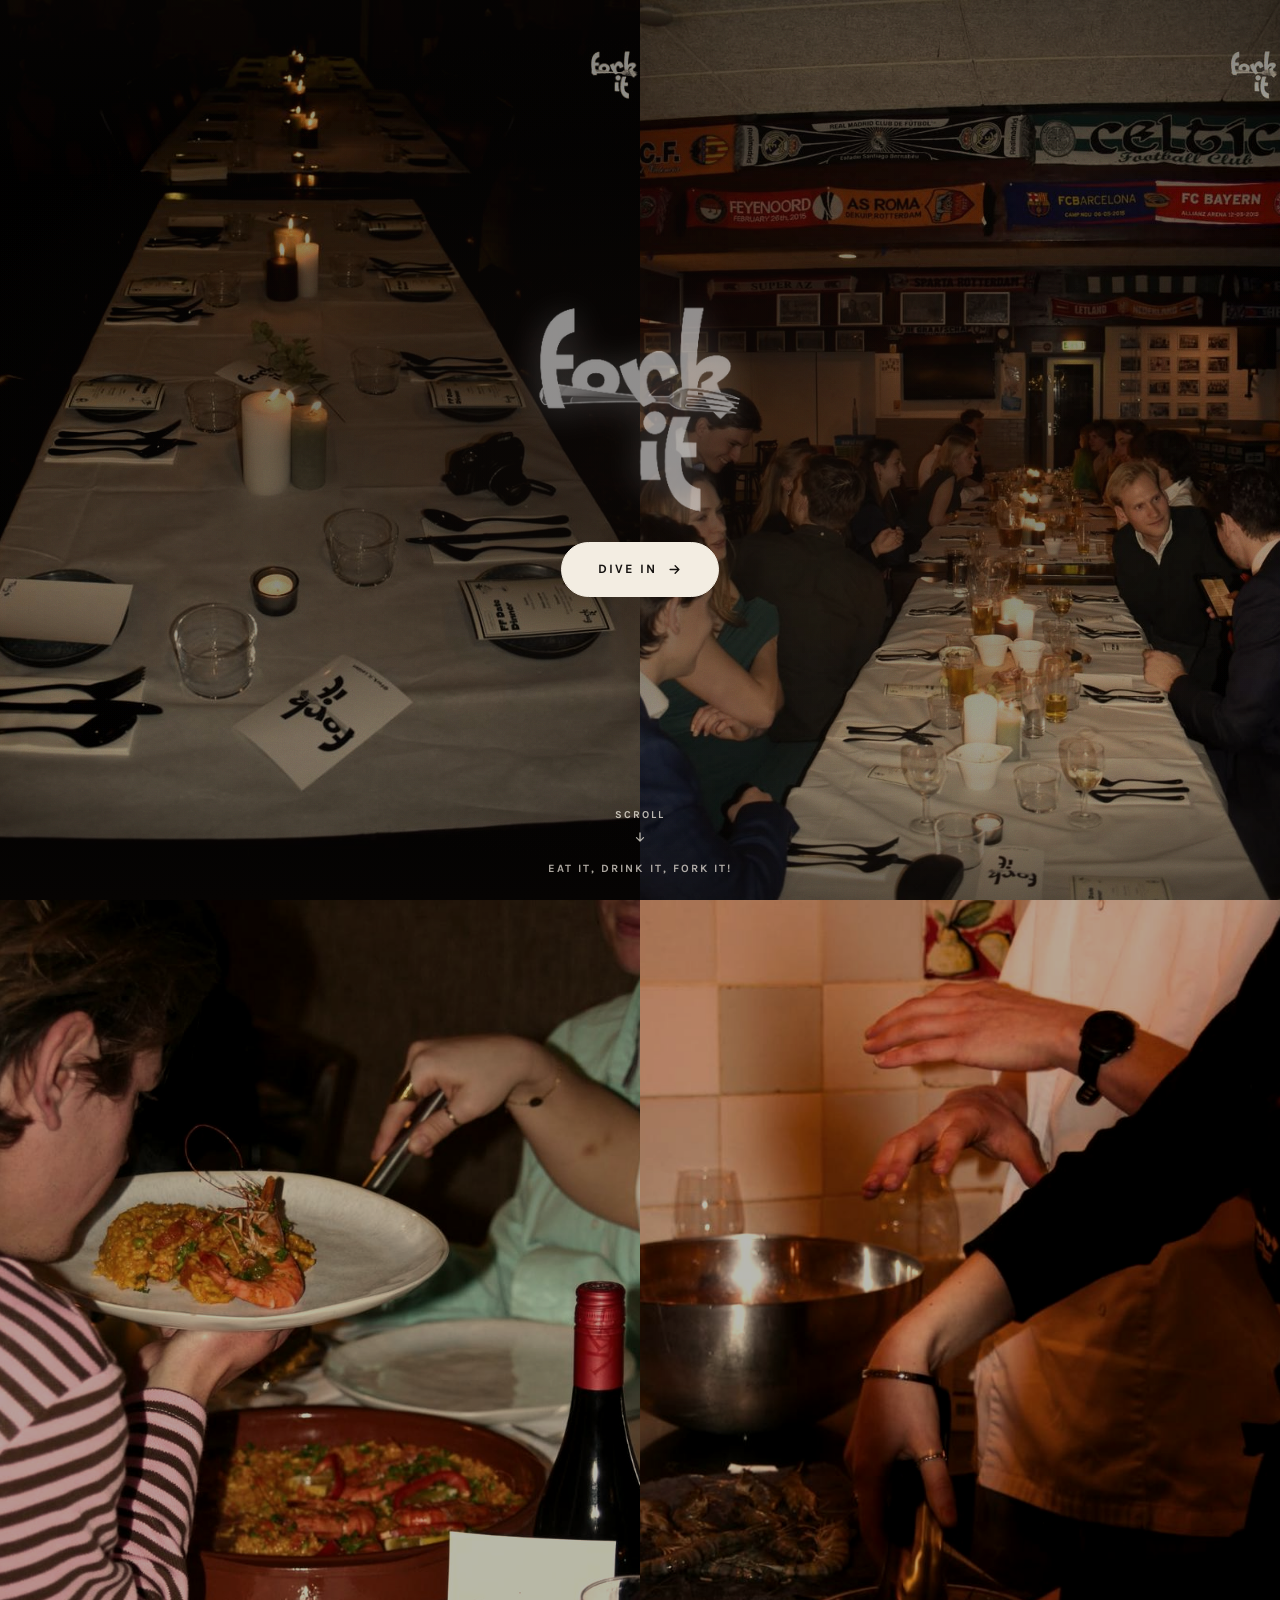
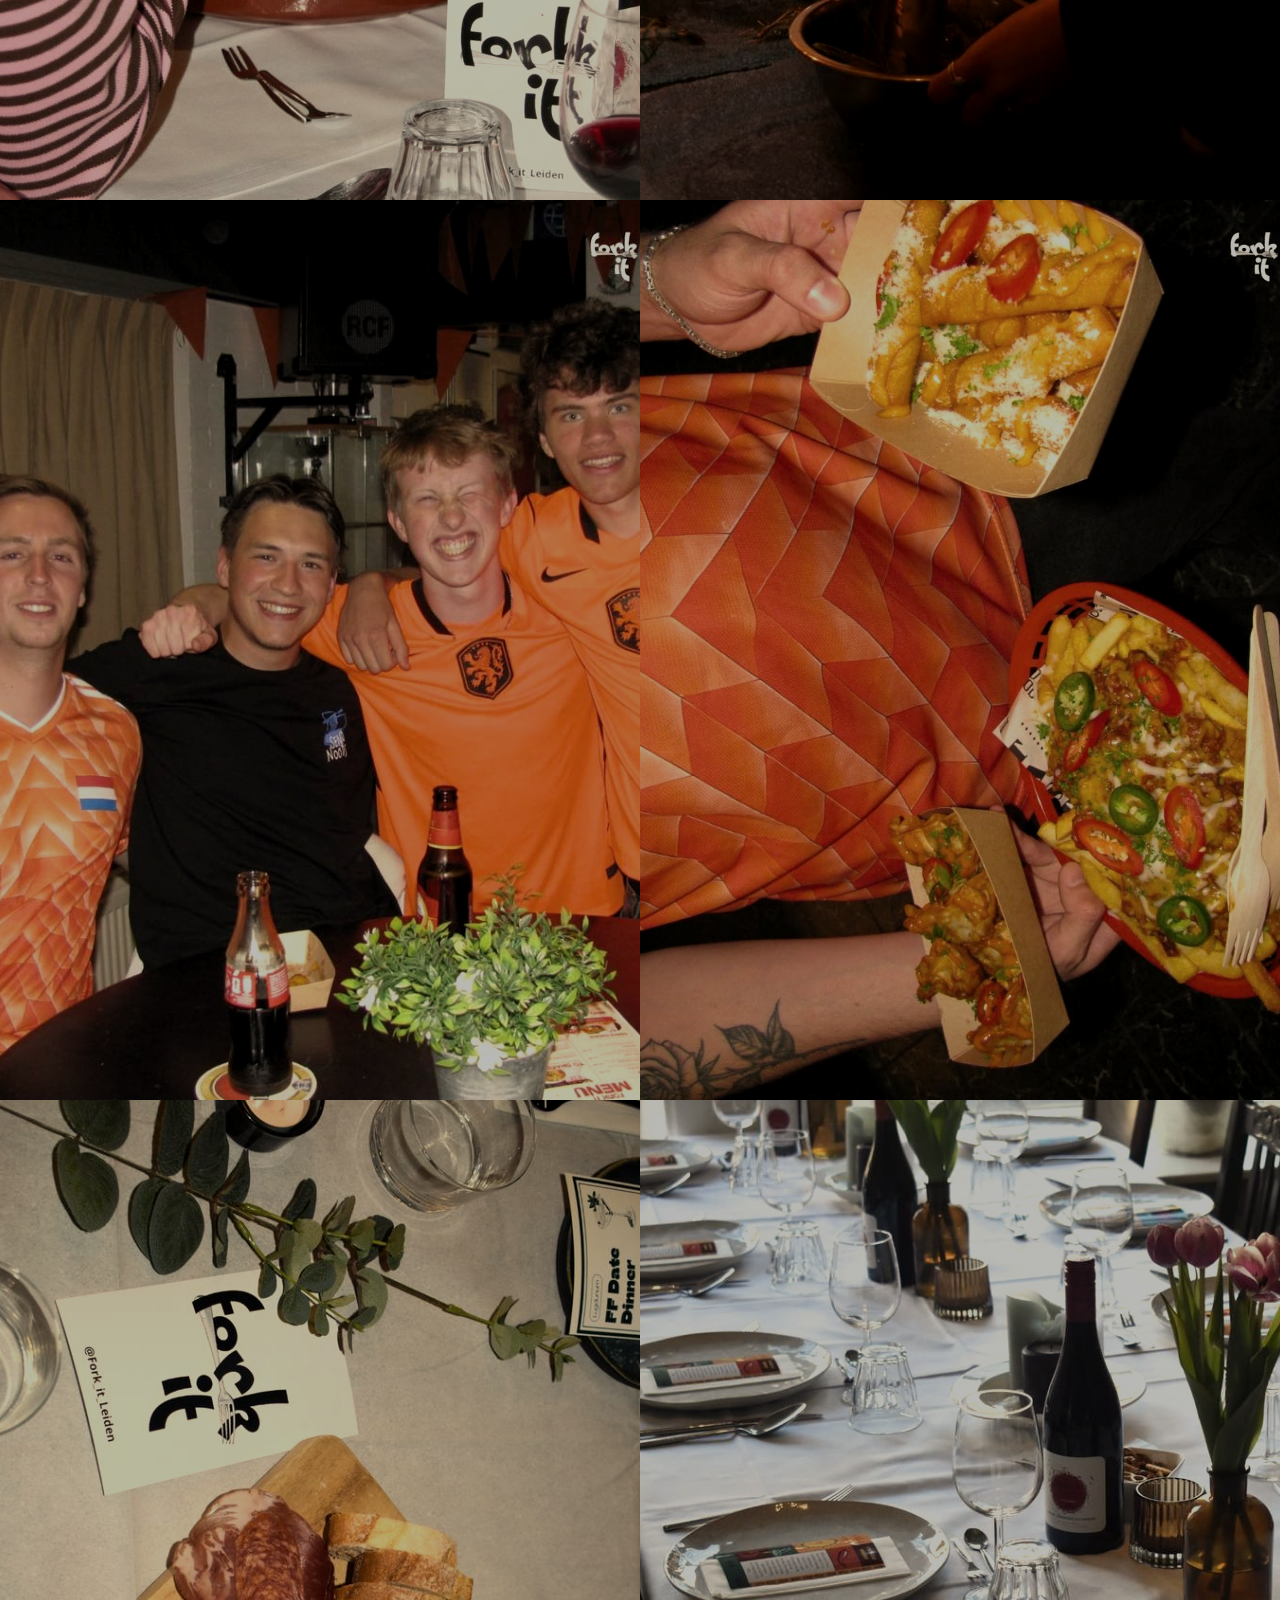
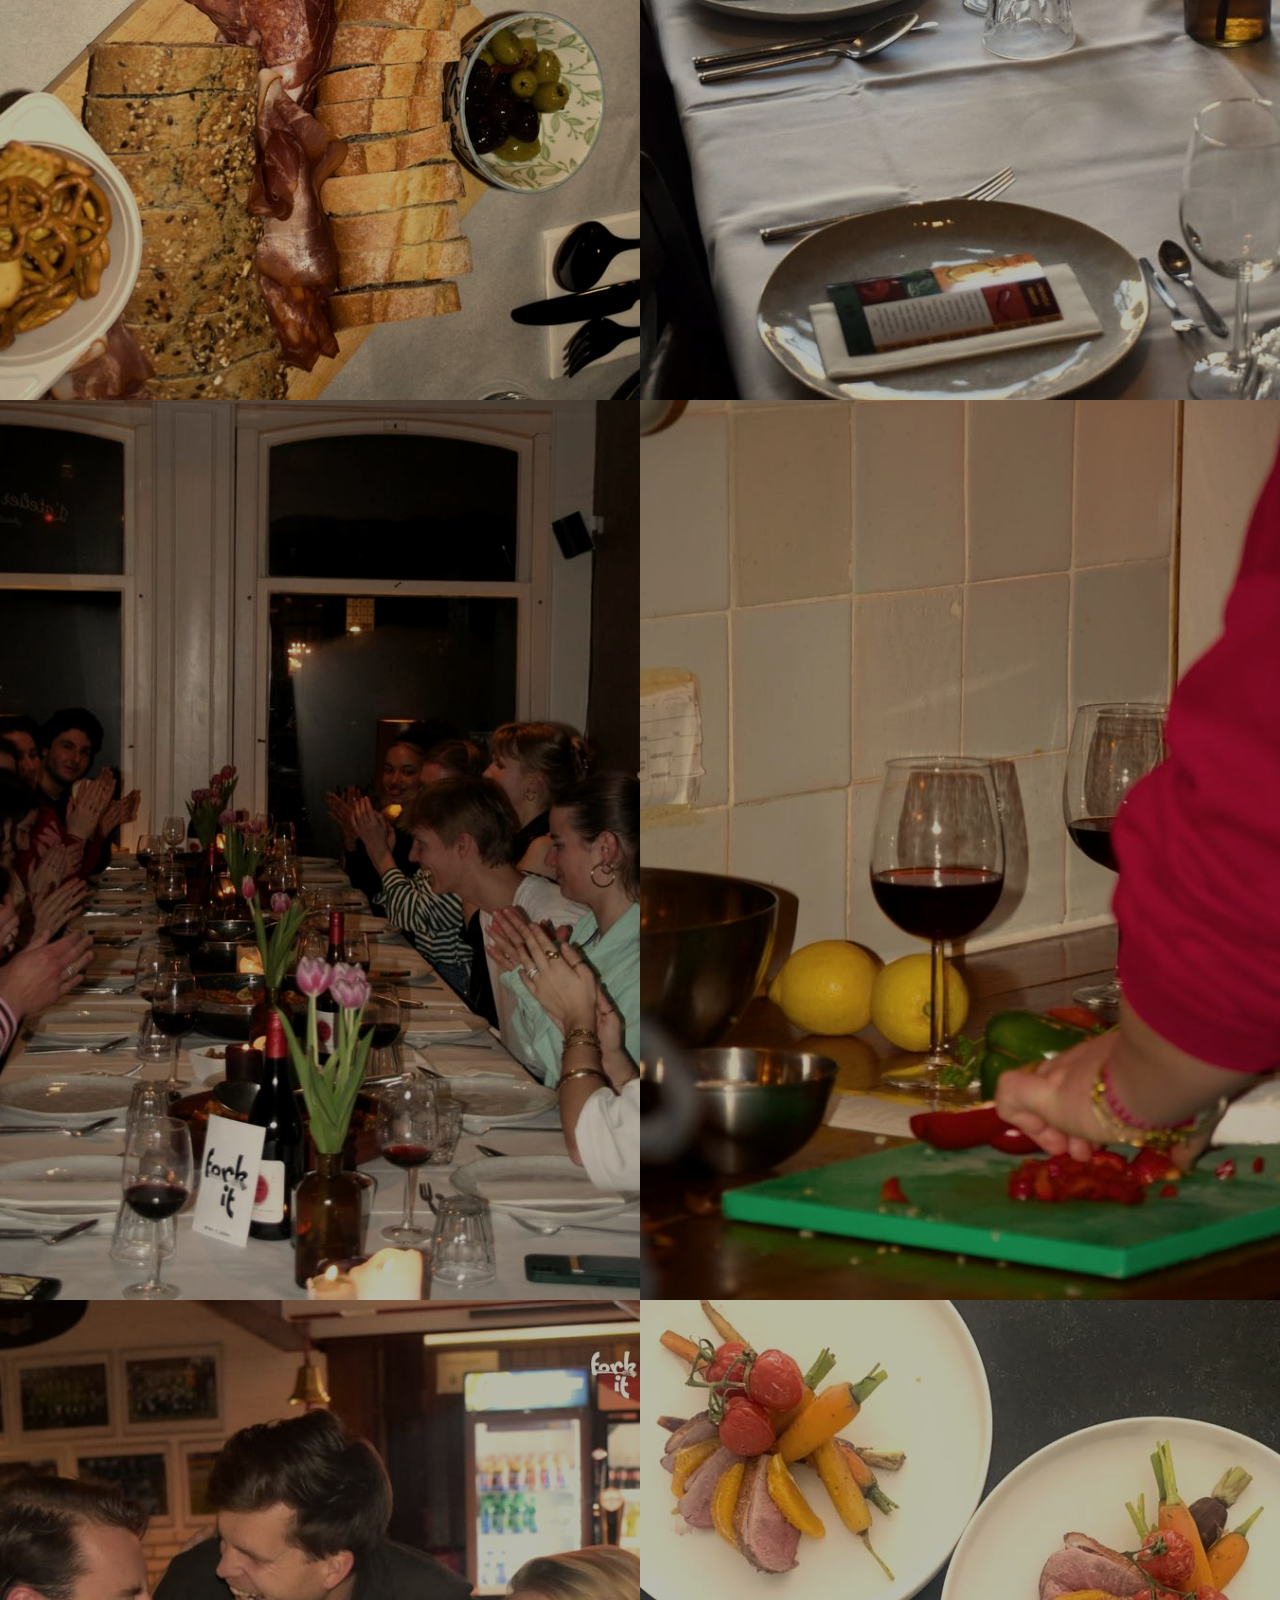
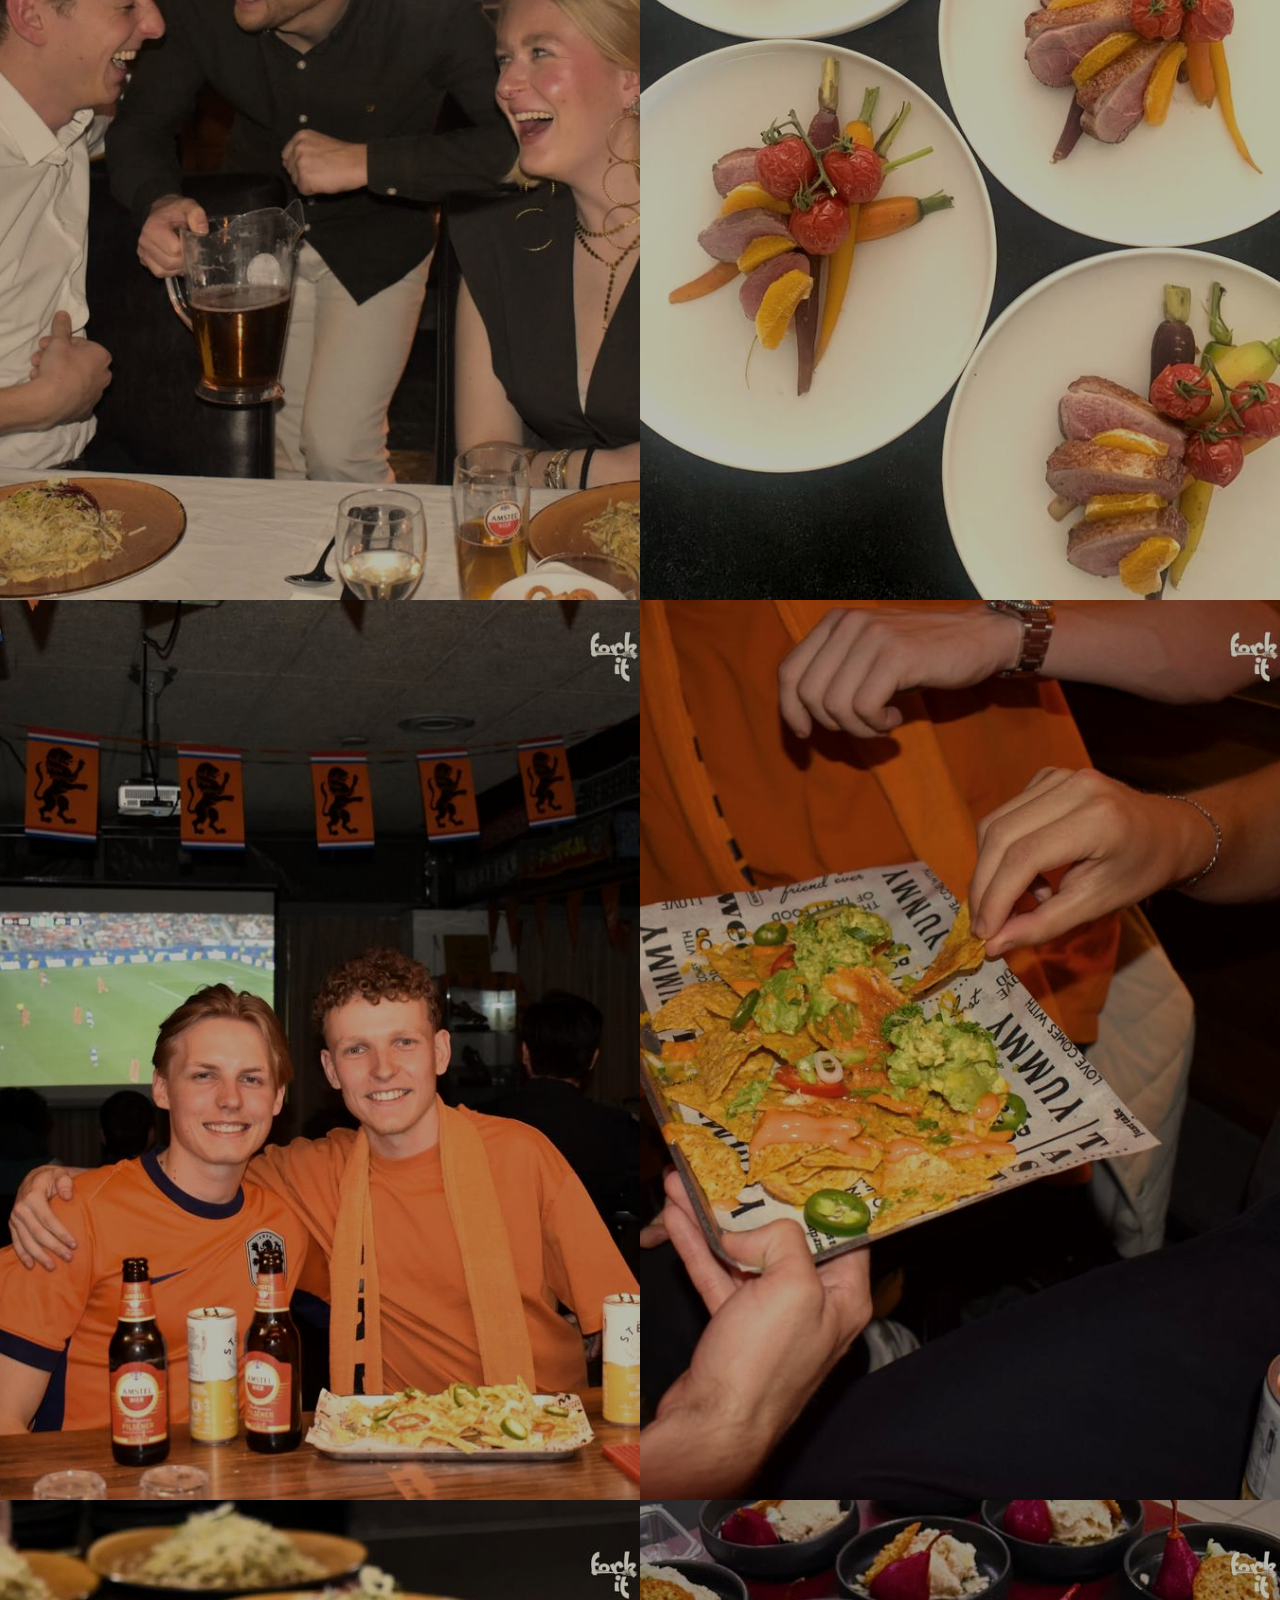
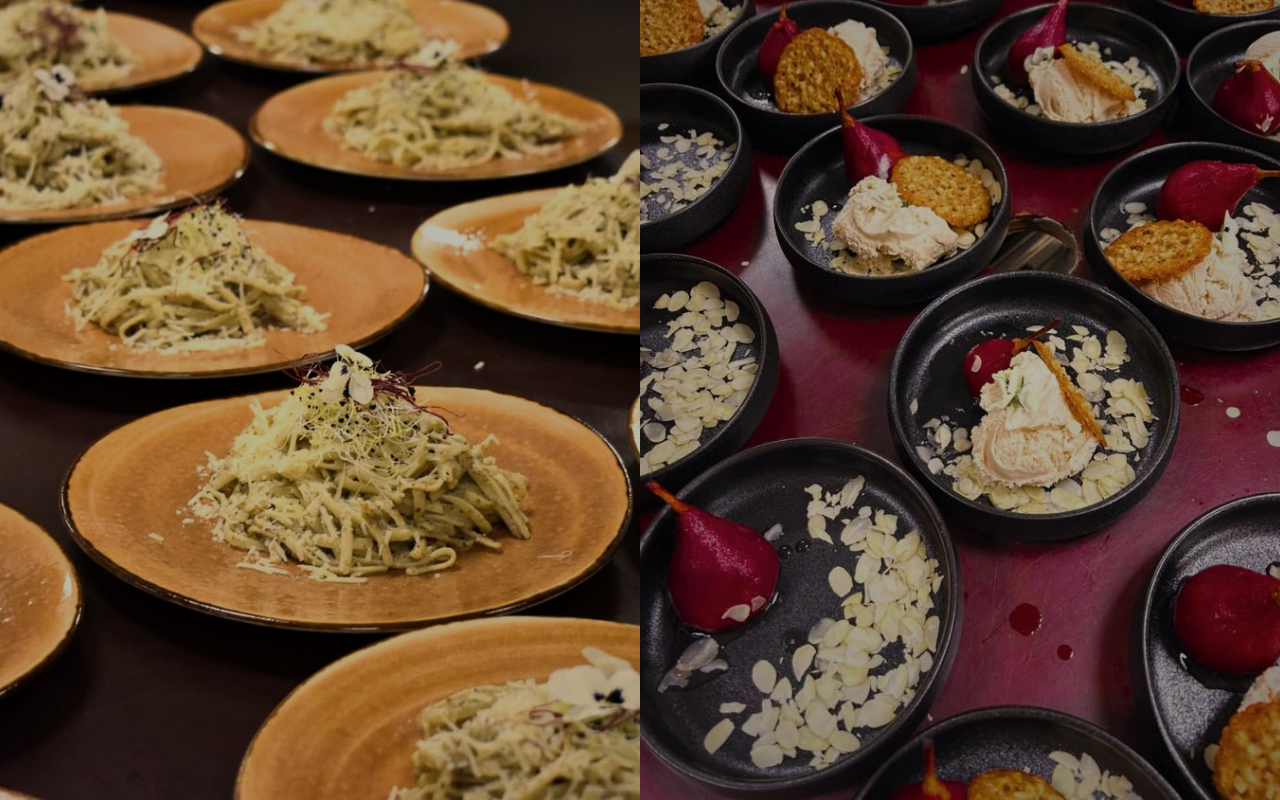
==== commit 9114428e: "Remove "Leiden, Netherlands" tagline from the gate page Co-Authored-By: Claude Sonnet 5 <noreply@ant" ====
--- a/index.html
+++ b/index.html
@@ -9,10 +9,13 @@
 <link rel="apple-touch-icon" href="images/apple-touch-icon.png">
 <link rel="preconnect" href="https://fonts.googleapis.com">
 <link rel="preconnect" href="https://fonts.gstatic.com" crossorigin>
-<link rel="stylesheet" href="https://fonts.googleapis.com/css2?family=Fraunces:ital,opsz,wght@0,9..144,400;0,9..144,600;0,9..144,700;0,9..144,900;1,9..144,500;1,9..144,600&family=Karla:ital,wght@0,400;0,500;0,600;0,700;0,800;1,400&display=swap">
+<link rel="preload" as="style" href="https://fonts.googleapis.com/css2?family=Fraunces:ital,opsz,wght@0,9..144,400;0,9..144,600;0,9..144,700;0,9..144,900;1,9..144,500;1,9..144,600&family=Karla:ital,wght@0,400;0,500;0,600;0,700;0,800;1,400&display=swap" onload="this.onload=null;this.rel='stylesheet'">
+<noscript><link rel="stylesheet" href="https://fonts.googleapis.com/css2?family=Fraunces:ital,opsz,wght@0,9..144,400;0,9..144,600;0,9..144,700;0,9..144,900;1,9..144,500;1,9..144,600&family=Karla:ital,wght@0,400;0,500;0,600;0,700;0,800;1,400&display=swap"></noscript>
 <title>Fork It — Leiden</title>
 <meta name="description" content="Fork It — Date Dinners, Private Dinners, Paella Workshops and Borrel Catering in Leiden, Netherlands. Cooked fresh, wherever you are.">
+<link rel="canonical" href="https://forkit.nl/">
 <meta property="og:type" content="website">
+<meta property="og:url" content="https://forkit.nl/">
 <meta property="og:site_name" content="Fork It Leiden">
 <meta property="og:title" content="Fork It — Leiden">
 <meta property="og:description" content="Date Dinners, Private Dinners, Paella Workshops and Borrel Catering — cooked fresh, wherever you are.">
@@ -25,6 +28,28 @@
 <meta name="twitter:image" content="og-image.jpg">
 <link rel="stylesheet" href="assets/style.css">
 <link rel="stylesheet" href="assets/gate.css">
+<link rel="stylesheet" href="assets/vendor/cookieconsent/cookieconsent.css">
+<script type="application/ld+json">
+{
+  "@context": "https://schema.org",
+  "@type": "CateringService",
+  "name": "Fork It",
+  "description": "Date Dinners, Private Dinners, Paella Workshops and Borrel Catering in Leiden, Netherlands. Cooked fresh, wherever you are.",
+  "url": "https://forkit.nl/",
+  "image": "https://forkit.nl/og-image.jpg",
+  "telephone": "+31630036888",
+  "email": "Bookings@forkit.nl",
+  "address": {
+    "@type": "PostalAddress",
+    "addressLocality": "Leiden",
+    "addressCountry": "NL"
+  },
+  "areaServed": "Leiden, Netherlands",
+  "sameAs": [
+    "https://instagram.com/fork_it_leiden"
+  ]
+}
+</script>
 </head>
 <body>
 
@@ -80,7 +105,6 @@
 <div class="gate-overlay">
   <div class="gate-content">
     <img class="gate-logo" src="images/logo.png" alt="Fork It">
-    <p class="kicker">Leiden, Netherlands</p>
     <a class="gate-cta" href="home.html">
       Dive In
       <svg viewBox="0 0 24 24" fill="none" stroke="currentColor" stroke-width="2.2" stroke-linecap="round" stroke-linejoin="round"><path d="M5 12h14M13 6l6 6-6 6"/></svg>
@@ -95,6 +119,10 @@
   <svg viewBox="0 0 24 24" fill="none" stroke="currentColor" stroke-width="2.2" stroke-linecap="round" stroke-linejoin="round"><path d="M12 5v14M6 13l6 6 6-6"/></svg>
 </div>
 
+<script src="assets/vendor/cookieconsent/cookieconsent.umd.js"></script>
+<script src="assets/analytics-config.js"></script>
+<script src="assets/analytics-consent.js"></script>
+<script src="assets/analytics-events.js"></script>
 <script src="assets/site.js"></script>
 </body>
 </html>
--- a/assets/style.css
+++ b/assets/style.css
@@ -4,7 +4,7 @@
     --surface-2:#F7F6F3;
     --ink:#161311;
     --ink-soft:#5B5650;
-    --ink-faint:#8B857C;
+    --ink-faint:#6F6A61;
     --line:rgba(22,19,17,0.16);
     --line-strong:rgba(22,19,17,0.9);
     --radius-lg: 4px;
@@ -174,13 +174,16 @@
   .hero-media .tag svg{ width:14px; height:14px; }
   .hero-dots{
     position:absolute; right:14px; bottom:14px; z-index:3;
-    display:flex; gap:7px;
+    display:flex;
   }
   .hero-dots button{
-    width:7px; height:7px; border-radius:999px; padding:0; border:1px solid #fff;
-    background:transparent; cursor:pointer;
-  }
-  .hero-dots button.is-active{ background:#fff; width:18px; }
+    width:24px; height:24px; padding:0; border:none; background:transparent; cursor:pointer;
+    display:flex; align-items:center; justify-content:center;
+  }
+  .hero-dots button::after{
+    content:""; display:block; width:7px; height:7px; border-radius:999px; border:1px solid #fff;
+  }
+  .hero-dots button.is-active::after{ background:#fff; width:18px; }
   @media (prefers-reduced-motion: reduce){
     .hero-media .slide{ transition:none; }
   }
@@ -266,13 +269,16 @@
 
   .offer-dots{
     margin-top:20px;
-    display:flex; justify-content:center; gap:8px;
+    display:flex; justify-content:center;
   }
   .offer-dots button{
-    width:7px; height:7px; border-radius:999px; padding:0; border:1px solid var(--ink);
-    background:transparent; cursor:pointer;
-  }
-  .offer-dots button.is-active{ background:var(--ink); width:18px; }
+    width:24px; height:24px; padding:0; border:none; background:transparent; cursor:pointer;
+    display:flex; align-items:center; justify-content:center;
+  }
+  .offer-dots button::after{
+    content:""; display:block; width:7px; height:7px; border-radius:999px; border:1px solid var(--ink);
+  }
+  .offer-dots button.is-active::after{ background:var(--ink); width:18px; }
 
   @media (min-width:621px){
     /* clip the viewport to exactly 3 slides + 2 gaps so no sliver of a
@@ -519,6 +525,24 @@
   .form-actions{ display:flex; gap:12px; flex-wrap:wrap; margin-top:6px; }
   .btn-full{ flex:1; }
   .hint{ font-size:0.8rem; color:var(--ink-faint); }
+  .field-checkbox{
+    display:flex; align-items:center; gap:9px;
+    font-size:0.85rem; font-weight:600; color:var(--ink-soft);
+    cursor:pointer;
+  }
+  .field-checkbox input{ width:auto; accent-color:var(--ink); }
+  /* Honeypot: hidden from sighted users and screen readers, but still
+     present in the DOM/tab order of nothing a human would reach. */
+  .field-honeypot{
+    position:absolute; left:-9999px; top:-9999px;
+    width:1px; height:1px; overflow:hidden;
+  }
+  .form-status{
+    font-size:0.85rem; font-weight:700; padding:10px 14px;
+    border-radius:var(--radius-sm); margin:0;
+  }
+  .form-status.is-success{ background:#EAF4EA; color:#1E5C26; }
+  .form-status.is-error{ background:#FBEAE8; color:#8A2A20; }
 
   footer{
     border-top:1px solid var(--line); margin-top:20px; padding-block:36px 48px;
@@ -530,6 +554,12 @@
   footer .foot-right{ display:flex; gap:20px; flex-wrap:wrap; }
   footer .foot-right a{ font-size:0.85rem; font-weight:700; text-decoration:none; color:var(--ink-soft); }
   footer .foot-right a:hover{ color:var(--ink); }
+  footer .foot-legal{ font-size:0.78rem; color:var(--ink-faint); }
+  footer .foot-legal a, footer .foot-legal button{
+    color:var(--ink-faint); text-decoration:underline; text-underline-offset:2px;
+    background:none; border:0; padding:0; font:inherit; cursor:pointer;
+  }
+  footer .foot-legal a:hover, footer .foot-legal button:hover{ color:var(--ink-soft); }
 
   ::selection{ background:var(--ink); color:#fff; }
   :focus-visible{ outline:2px solid var(--ink); outline-offset:2px; }
@@ -622,6 +652,32 @@
     font-size:0.9rem; color:var(--ink-soft); max-width:64ch;
   }
 
+  /* ---------- privacy page ---------- */
+  .privacy-body{ max-width:72ch; }
+  .privacy-body h3{
+    font-family:'Fraunces',Georgia,serif; font-weight:600;
+    font-size:1.3rem; margin-top:40px;
+  }
+  .privacy-body h3:first-child{ margin-top:0; }
+  .privacy-body p{ color:var(--ink-soft); margin-top:12px; line-height:1.7; }
+  .privacy-body a{ color:var(--ink); }
+  .privacy-body ul{ margin-top:12px; padding-left:22px; color:var(--ink-soft); line-height:1.7; }
+  .privacy-body li{ margin-bottom:6px; }
+  .privacy-table{
+    width:100%; margin-top:16px; border-collapse:collapse; font-size:0.88rem;
+  }
+  .privacy-table th, .privacy-table td{
+    text-align:left; padding:10px 12px; border-bottom:1px solid var(--line);
+  }
+  .privacy-table thead th{
+    font-weight:800; text-transform:uppercase; letter-spacing:0.04em;
+    font-size:0.72rem; color:var(--ink-soft); border-bottom:1.5px solid var(--ink);
+  }
+  .privacy-table td{ color:var(--ink-soft); }
+  @media (max-width:640px){
+    .privacy-table{ display:block; overflow-x:auto; white-space:nowrap; }
+  }
+
   /* ---------- reviews ---------- */
   .review-rotator{
     border:1.5px solid var(--ink);
@@ -644,18 +700,21 @@
     text-transform:uppercase; letter-spacing:0.08em;
   }
   .review-dots{
-    margin-top:32px; display:flex; justify-content:center; gap:8px;
+    margin-top:32px; display:flex; justify-content:center;
   }
   .review-dots button{
-    width:7px; height:7px; border-radius:999px; padding:0; border:1px solid var(--ink);
-    background:transparent; cursor:pointer;
-  }
-  .review-dots button.is-active{ background:var(--ink); width:18px; }
+    width:24px; height:24px; padding:0; border:none; background:transparent; cursor:pointer;
+    display:flex; align-items:center; justify-content:center;
+  }
+  .review-dots button::after{
+    content:""; display:block; width:7px; height:7px; border-radius:999px; border:1px solid var(--ink);
+  }
+  .review-dots button.is-active::after{ background:var(--ink); width:18px; }
   .review-cta{
     margin-top:40px; padding-top:28px; border-top:1px solid var(--line);
     text-align:center;
   }
-  .review-cta h4{ font-size:1.1rem; font-family:'Fraunces',serif; font-style:italic; font-weight:600; }
+  .review-cta h3{ font-size:1.1rem; font-family:'Fraunces',serif; font-style:italic; font-weight:600; }
   .review-cta p{ color:var(--ink-soft); font-size:0.92rem; margin-top:6px; margin-bottom:18px; }
   @media (prefers-reduced-motion: reduce){
     .review-slide{ transition:none; }
--- a/assets/vendor/cookieconsent/cookieconsent.css
+++ b/assets/vendor/cookieconsent/cookieconsent.css
@@ -0,0 +1 @@
+#cc-main{background:transparent;color:var(--cc-primary-color);font-family:var(--cc-font-family);font-size:16px;font-weight:400;-webkit-font-smoothing:antialiased;-moz-osx-font-smoothing:grayscale;line-height:1.15;position:relative;text-rendering:optimizeLegibility;-webkit-text-size-adjust:100%;position:fixed;z-index:var(--cc-z-index)}#cc-main :after,#cc-main :before,#cc-main a,#cc-main button,#cc-main div,#cc-main h2,#cc-main input,#cc-main p,#cc-main span{all:unset;box-sizing:border-box}#cc-main .pm__badge,#cc-main button{all:initial;box-sizing:border-box;color:unset;visibility:unset}#cc-main .pm__badge,#cc-main a,#cc-main button,#cc-main input{-webkit-appearance:none;appearance:none;cursor:pointer;font-family:inherit;font-size:100%;line-height:normal;margin:0;outline:revert;outline-offset:2px;overflow:hidden}#cc-main table,#cc-main tbody,#cc-main td,#cc-main th,#cc-main thead,#cc-main tr{all:revert;color:inherit;font-family:inherit;font-size:inherit;font-weight:inherit}:root{--cc-font-family:-apple-system,BlinkMacSystemFont,"Segoe UI",Roboto,Helvetica,Arial,sans-serif,"Apple Color Emoji","Segoe UI Emoji","Segoe UI Symbol";--cc-modal-border-radius:.5rem;--cc-btn-border-radius:.4rem;--cc-modal-transition-duration:.25s;--cc-link-color:var(--cc-btn-primary-bg);--cc-modal-margin:1rem;--cc-z-index:2147483647;--cc-bg:#fff;--cc-primary-color:#2c2f31;--cc-secondary-color:#5e6266;--cc-btn-primary-bg:#30363c;--cc-btn-primary-color:#fff;--cc-btn-primary-border-color:var(--cc-btn-primary-bg);--cc-btn-primary-hover-bg:#000;--cc-btn-primary-hover-color:#fff;--cc-btn-primary-hover-border-color:var(--cc-btn-primary-hover-bg);--cc-btn-secondary-bg:#eaeff2;--cc-btn-secondary-color:var(--cc-primary-color);--cc-btn-secondary-border-color:var(--cc-btn-secondary-bg);--cc-btn-secondary-hover-bg:#d4dae0;--cc-btn-secondary-hover-color:#000;--cc-btn-secondary-hover-border-color:#d4dae0;--cc-separator-border-color:#f0f4f7;--cc-toggle-on-bg:var(--cc-btn-primary-bg);--cc-toggle-off-bg:#667481;--cc-toggle-on-knob-bg:#fff;--cc-toggle-off-knob-bg:var(--cc-toggle-on-knob-bg);--cc-toggle-enabled-icon-color:var(--cc-bg);--cc-toggle-disabled-icon-color:var(--cc-bg);--cc-toggle-readonly-bg:#d5dee2;--cc-toggle-readonly-knob-bg:#fff;--cc-toggle-readonly-knob-icon-color:var(--cc-toggle-readonly-bg);--cc-section-category-border:var(--cc-cookie-category-block-bg);--cc-cookie-category-block-bg:#f0f4f7;--cc-cookie-category-block-border:#f0f4f7;--cc-cookie-category-block-hover-bg:#e9eff4;--cc-cookie-category-block-hover-border:#e9eff4;--cc-cookie-category-expanded-block-bg:transparent;--cc-cookie-category-expanded-block-hover-bg:#dee4e9;--cc-overlay-bg:rgba(0,0,0,.65);--cc-webkit-scrollbar-bg:var(--cc-section-category-border);--cc-webkit-scrollbar-hover-bg:var(--cc-btn-primary-hover-bg);--cc-footer-bg:var(--cc-btn-secondary-bg);--cc-footer-color:var(--cc-secondary-color);--cc-footer-border-color:#e4eaed;--cc-pm-toggle-border-radius:4em}#cc-main.cc--rtl{direction:rtl}#cc-main .cm__title,#cc-main a,#cc-main b,#cc-main em,#cc-main strong{font-weight:600}#cc-main button>span{pointer-events:none}#cc-main .cc__link,#cc-main a{background-image:linear-gradient(currentColor,currentColor);background-position:0 100%;background-repeat:no-repeat;background-size:0 1px;font-weight:600;position:relative;transition:background-size .25s,color .25s ease}#cc-main .cc__link:hover,#cc-main a:hover{background-size:100% 1px;color:var(--cc-primary-color)}#cc-main .cc__link{color:var(--cc-link-color)}#cc-main .cm__desc,#cc-main .pm__body{overscroll-behavior:auto contain;scrollbar-width:thin}@media screen and (min-width:640px){#cc-main ::-webkit-scrollbar,#cc-main ::-webkit-scrollbar-thumb,#cc-main ::-webkit-scrollbar-track{all:revert}#cc-main ::-webkit-scrollbar-thumb{-webkit-background-clip:padding-box;background-clip:padding-box;background:var(--cc-toggle-readonly-bg);border:.25rem solid var(--cc-bg);border-radius:1rem}#cc-main ::-webkit-scrollbar-thumb:hover{background:var(--cc-toggle-off-bg)}#cc-main ::-webkit-scrollbar{background:transparent;width:12px}}html.disable--interaction.show--consent,html.disable--interaction.show--consent body{height:auto!important;overflow:hidden!important}@media (prefers-reduced-motion){#cc-main{--cc-modal-transition-duration:0s}}.cc--darkmode{--cc-bg:#161a1c;--cc-primary-color:#ebf3f6;--cc-secondary-color:#aebbc5;--cc-btn-primary-bg:#c2d0e0;--cc-btn-primary-color:var(--cc-bg);--cc-btn-primary-border-color:var(--cc-btn-primary-bg);--cc-btn-primary-hover-bg:#98a7b6;--cc-btn-primary-hover-color:#000;--cc-btn-primary-hover-border-color:var(--cc-btn-primary-hover-bg);--cc-btn-secondary-bg:#242c31;--cc-btn-secondary-color:var(--cc-primary-color);--cc-btn-secondary-border-color:var(--cc-btn-secondary-bg);--cc-btn-secondary-hover-bg:#353d43;--cc-btn-secondary-hover-color:#fff;--cc-btn-secondary-hover-border-color:var(--cc-btn-secondary-hover-bg);--cc-separator-border-color:#222a30;--cc-toggle-on-bg:var(--cc-btn-primary-bg);--cc-toggle-off-bg:#525f6b;--cc-toggle-on-knob-bg:var(--cc-btn-primary-color);--cc-toggle-off-knob-bg:var(--cc-btn-primary-color);--cc-toggle-enabled-icon-color:var(--cc-btn-primary-color);--cc-toggle-disabled-icon-color:var(--cc-btn-primary-color);--cc-toggle-readonly-bg:#343e45;--cc-toggle-readonly-knob-bg:#5f6b72;--cc-toggle-readonly-knob-icon-color:var(--cc-toggle-readonly-bg);--cc-section-category-border:#1e2428;--cc-cookie-category-block-bg:#1e2428;--cc-cookie-category-block-border:var(--cc-section-category-border);--cc-cookie-category-block-hover-bg:#242c31;--cc-cookie-category-block-hover-border:#232a2f;--cc-cookie-category-expanded-block-bg:transparent;--cc-cookie-category-expanded-block-hover-bg:var(--cc-toggle-readonly-bg);--cc-overlay-bg:rgba(0,0,0,.65);--cc-webkit-scrollbar-bg:var(--cc-section-category-border);--cc-webkit-scrollbar-hover-bg:var(--cc-btn-primary-hover-bg);--cc-footer-bg:#0c0e0f;--cc-footer-color:var(--cc-secondary-color);--cc-footer-border-color:#060809}.cc--darkmode #cc-main{color-scheme:dark}#cc-main .cm{background:var(--cc-bg);border-radius:var(--cc-modal-border-radius);box-shadow:0 .625em 1.875em rgba(0,0,2,.3);display:flex;flex-direction:column;max-width:24rem;opacity:0;overflow:hidden;position:fixed;transform:translateY(1.6em);visibility:hidden;z-index:1}#cc-main .cm--top{top:var(--cc-modal-margin)}#cc-main .cm--middle{top:50%;transform:translateY(calc(-50% + 1.6em))}#cc-main .cm--bottom{bottom:var(--cc-modal-margin)}#cc-main .cm--center{left:var(--cc-modal-margin);margin:0 auto;right:var(--cc-modal-margin);width:unset}#cc-main .cm--left{left:var(--cc-modal-margin);margin-right:var(--cc-modal-margin)}#cc-main .cm--right{margin-left:var(--cc-modal-margin);right:var(--cc-modal-margin)}#cc-main .cm__body{display:flex;flex-direction:column;justify-content:space-between;position:relative}#cc-main .cm__btns,#cc-main .cm__links{padding:1rem 1.3rem;width:unset}#cc-main .cm__texts{display:flex;flex:1;flex-direction:column;justify-content:center;padding:1rem 0 0}#cc-main .cm__desc,#cc-main .cm__title{padding:0 1.3rem}#cc-main .cm__title{font-size:1.05em}#cc-main .cm__title+.cm__desc{margin-top:1.1em}#cc-main .cm__desc{color:var(--cc-secondary-color);font-size:.9em;line-height:1.5;max-height:40vh;overflow-x:visible;overflow-y:auto;padding-bottom:1em}#cc-main .cm__btns{border-top:1px solid var(--cc-separator-border-color);display:flex;flex-direction:column;justify-content:center}#cc-main .cm__btn-group{display:grid;grid-auto-columns:minmax(0,1fr)}#cc-main .cm__btn+.cm__btn,#cc-main .cm__btn-group+.cm__btn-group{margin-top:.375rem}#cc-main .cm--flip .cm__btn+.cm__btn,#cc-main .cm--flip .cm__btn-group+.cm__btn-group{margin-bottom:.375rem;margin-top:0}#cc-main .cm--inline .cm__btn+.cm__btn{margin-left:.375rem;margin-top:0}#cc-main .cm--inline.cm--flip .cm__btn+.cm__btn{margin-bottom:0;margin-left:0;margin-right:.375rem}#cc-main .cm--inline.cm--flip .cm__btn-group+.cm__btn-group{margin-bottom:.375rem;margin-right:0}#cc-main .cm--wide .cm__btn+.cm__btn,#cc-main .cm--wide .cm__btn-group+.cm__btn-group{margin-left:.375rem;margin-top:0}#cc-main .cm--wide.cm--flip .cm__btn+.cm__btn,#cc-main .cm--wide.cm--flip .cm__btn-group+.cm__btn-group{margin-bottom:0;margin-right:.375rem}#cc-main .cm--bar:not(.cm--inline) .cm__btn-group--uneven,#cc-main .cm--wide .cm__btn-group--uneven{display:flex;flex:1;justify-content:space-between}#cc-main .cm--bar:not(.cm--inline).cm--flip .cm__btn-group--uneven,#cc-main .cm--wide.cm--flip .cm__btn-group--uneven{flex-direction:row-reverse}#cc-main .cm__btn{background:var(--cc-btn-primary-bg);border:1px solid var(--cc-btn-primary-border-color);border-radius:var(--cc-btn-border-radius);color:var(--cc-btn-primary-color);font-size:.82em;font-weight:600;min-height:42px;padding:.5em 1em;text-align:center}#cc-main .cm__btn:hover{background:var(--cc-btn-primary-hover-bg);border-color:var(--cc-btn-primary-hover-border-color);color:var(--cc-btn-primary-hover-color)}#cc-main .cm__btn--secondary{background:var(--cc-btn-secondary-bg);border-color:var(--cc-btn-secondary-border-color);color:var(--cc-btn-secondary-color)}#cc-main .cm__btn--secondary:hover{background:var(--cc-btn-secondary-hover-bg);border-color:var(--cc-btn-secondary-hover-border-color);color:var(--cc-btn-secondary-hover-color)}#cc-main .cm__btn--close{border-radius:0;border-bottom-left-radius:var(--cc-btn-border-radius);border-right:none;border-top:none;display:none;font-size:1em;height:42px;min-width:auto!important;overflow:hidden;padding:0!important;position:absolute;right:0;top:0;width:42px}#cc-main .cm__btn--close svg{stroke:var(--cc-btn-primary-color);transform:scale(.5);transition:stroke .15s ease}#cc-main .cm__btn--close:hover svg{stroke:var(--cc-btn-primary-hover-color)}#cc-main .cm__btn--close.cm__btn--secondary svg{stroke:var(--cc-btn-secondary-color)}#cc-main .cm__btn--close.cm__btn--secondary:hover svg{stroke:var(--cc-btn-secondary-hover-color)}#cc-main .cm__btn--close+.cm__texts .cm__title{padding-right:3rem}#cc-main .cm--inline .cm__btn-group{grid-auto-flow:column}#cc-main .cm__footer{background:var(--cc-footer-bg);border-top:1px solid var(--cc-footer-border-color);color:var(--cc-footer-color);padding:.4em 0 .5em}#cc-main .cm__links{display:flex;flex-direction:row;padding-bottom:0;padding-top:0}#cc-main .cm__link-group{display:flex;flex-direction:row;font-size:.8em;width:100%}#cc-main .cm__link-group>*+*{margin-left:1.3rem}#cc-main .cm--flip .cm__btn:last-child{grid-row:1}#cc-main .cm--inline.cm--flip .cm__btn:last-child{grid-column:1}#cc-main .cm--box .cm__btn--close{display:block}#cc-main .cm--box.cm--flip .cm__btns{flex-direction:column-reverse}#cc-main .cm--box.cm--wide{max-width:36em}#cc-main .cm--box.cm--wide .cm__btns{flex-direction:row;justify-content:space-between}#cc-main .cm--box.cm--wide .cm__btn-group{grid-auto-flow:column}#cc-main .cm--box.cm--wide .cm__btn{min-width:120px;padding-left:1.8em;padding-right:1.8em}#cc-main .cm--box.cm--wide.cm--flip .cm__btns{flex-direction:row-reverse}#cc-main .cm--box.cm--wide.cm--flip .cm__btn:last-child{grid-column:1}#cc-main .cm--cloud{max-width:54em;width:unset}#cc-main .cm--cloud .cm__body{flex-direction:row}#cc-main .cm--cloud .cm__texts{flex:1}#cc-main .cm--cloud .cm__desc{max-height:9.4em}#cc-main .cm--cloud .cm__btns{border-left:1px solid var(--cc-separator-border-color);border-top:none;max-width:23em}#cc-main .cm--cloud .cm__btn-group{flex-direction:column}#cc-main .cm--cloud .cm__btn{min-width:19em}#cc-main .cm--cloud.cm--flip .cm__btn-group,#cc-main .cm--cloud.cm--flip .cm__btns{flex-direction:column-reverse}#cc-main .cm--cloud.cm--inline .cm__btn-group{flex-direction:row}#cc-main .cm--cloud.cm--inline .cm__btn{min-width:10em}#cc-main .cm--cloud.cm--inline.cm--flip .cm__btn-group{flex-direction:row-reverse}#cc-main .cm--bar{border-radius:0;left:0;margin:0;max-width:unset;opacity:1;right:0;transform:translateY(0);width:100vw;--cc-modal-transition-duration:.35s}#cc-main .cm--bar.cm--top{top:0;transform:translateY(-100%)}#cc-main .cm--bar.cm--bottom{bottom:0;transform:translateY(100%)}#cc-main .cm--bar .cm__body,#cc-main .cm--bar .cm__links{margin:0 auto;max-width:55em;width:100%}#cc-main .cm--bar .cm__body{padding:.5em 0 .9em}#cc-main .cm--bar .cm__btns{border-top:none;flex-direction:row;justify-content:space-between}#cc-main .cm--bar .cm__btn-group{grid-auto-flow:column}#cc-main .cm--bar:not(.cm--inline) .cm__btn+.cm__btn,#cc-main .cm--bar:not(.cm--inline) .cm__btn-group+.cm__btn-group{margin-left:.375rem;margin-top:0}#cc-main .cm--bar .cm__btn{min-width:120px;padding-left:2em;padding-right:2em}#cc-main .cm--bar.cm--flip:not(.cm--inline) .cm__btn+.cm__btn,#cc-main .cm--bar.cm--flip:not(.cm--inline) .cm__btn-group+.cm__btn-group{margin-bottom:0;margin-left:0;margin-right:.375rem}#cc-main .cm--bar.cm--flip .cm__btns{flex-direction:row-reverse}#cc-main .cm--bar.cm--flip .cm__btn:last-child{grid-column:1}#cc-main .cm--bar.cm--inline .cm__body,#cc-main .cm--bar.cm--inline .cm__links{max-width:74em}#cc-main .cm--bar.cm--inline .cm__body{flex-direction:row;padding:0}#cc-main .cm--bar.cm--inline .cm__btns{flex-direction:column;justify-content:center;max-width:23em}#cc-main .cm--bar.cm--inline.cm--flip .cm__btns{flex-direction:column-reverse}#cc-main .cc--anim .cm,#cc-main .cc--anim.cm-wrapper:before{transition:opacity var(--cc-modal-transition-duration) ease,visibility var(--cc-modal-transition-duration) ease,transform var(--cc-modal-transition-duration) ease}#cc-main .cc--anim .cm__btn,#cc-main .cc--anim .cm__close{transition:background-color .15s ease,border-color .15s ease,color .15s ease}.disable--interaction #cc-main .cm-wrapper:before{background:var(--cc-overlay-bg);bottom:0;content:"";left:0;opacity:0;position:fixed;right:0;top:0;visibility:hidden;z-index:0}.show--consent #cc-main .cc--anim .cm{opacity:1;transform:translateY(0);visibility:visible!important}.show--consent #cc-main .cc--anim .cm--middle{transform:translateY(-50%)}.show--consent #cc-main .cc--anim .cm--bar{transform:translateY(0)}.show--consent #cc-main .cc--anim.cm-wrapper:before{opacity:1;visibility:visible}#cc-main.cc--rtl .cm__btn--close{border-bottom-left-radius:unset;border-bottom-right-radius:var(--cc-btn-border-radius);left:0;right:unset}#cc-main.cc--rtl .cm__btn--close+.cm__texts .cm__title{padding-left:3rem!important;padding-right:1.3rem}#cc-main.cc--rtl .cm--inline .cm__btn+.cm__btn{margin-left:0;margin-right:.375rem}#cc-main.cc--rtl .cm--inline.cm--flip .cm__btn+.cm__btn{margin-left:.375rem;margin-right:0}#cc-main.cc--rtl .cm:not(.cm--inline).cm--bar .cm__btn+.cm__btn,#cc-main.cc--rtl .cm:not(.cm--inline).cm--bar .cm__btn-group+.cm__btn-group,#cc-main.cc--rtl .cm:not(.cm--inline).cm--wide .cm__btn+.cm__btn,#cc-main.cc--rtl .cm:not(.cm--inline).cm--wide .cm__btn-group+.cm__btn-group{margin-left:0;margin-right:.375rem}#cc-main.cc--rtl .cm:not(.cm--inline).cm--bar.cm--flip .cm__btn+.cm__btn,#cc-main.cc--rtl .cm:not(.cm--inline).cm--wide.cm--flip .cm__btn+.cm__btn{margin-left:.375rem;margin-right:0}#cc-main.cc--rtl .cm__link-group>*+*{margin-left:0;margin-right:1.3rem}@media screen and (max-width:640px){#cc-main{--cc-modal-margin:.5em}#cc-main .cm{max-width:none!important;width:auto!important}#cc-main .cm__body{flex-direction:column!important;padding:0!important}#cc-main .cm__btns,#cc-main .cm__desc,#cc-main .cm__links,#cc-main .cm__title{padding-left:1.1rem!important;padding-right:1.1rem!important}#cc-main .cm__btns{border-left:none!important;border-top:1px solid var(--cc-separator-border-color)!important;flex-direction:column!important;max-width:none!important;min-width:auto!important}#cc-main .cm__btn+.cm__btn,#cc-main .cm__btn-group+.cm__btn-group{margin:.375rem 0 0!important}#cc-main .cm--flip .cm__btn+.cm__btn,#cc-main .cm--flip .cm__btn-group+.cm__btn-group{margin-bottom:.375rem!important;margin-top:0!important}#cc-main .cm__btn-group{display:flex!important;flex-direction:column!important;min-width:auto!important}#cc-main .cm__btn{flex:auto!important}#cc-main .cm__link-group{justify-content:center!important}#cc-main .cm--flip .cm__btn-group,#cc-main .cm--flip .cm__btns{flex-direction:column-reverse!important}}#cc-main .pm-wrapper{position:relative;z-index:2}#cc-main .pm{background:var(--cc-bg);border-radius:var(--cc-modal-border-radius);box-shadow:0 .625em 1.875em rgba(0,0,2,.3);display:flex;flex-direction:column;opacity:0;overflow:hidden;position:fixed;visibility:hidden;width:100%;width:unset;z-index:1}#cc-main svg{fill:none;width:100%}#cc-main .pm__body,#cc-main .pm__footer,#cc-main .pm__header{padding:1em 1.4em}#cc-main .pm__header{align-items:center;border-bottom:1px solid var(--cc-separator-border-color);display:flex;justify-content:space-between}#cc-main .pm__title{align-items:center;display:flex;flex:1;font-weight:600;margin-right:2em}#cc-main .pm__close-btn{background:var(--cc-btn-secondary-bg);border:1px solid var(--cc-btn-secondary-border-color);border-radius:var(--cc-btn-border-radius);height:40px;position:relative;transition:all .15s ease;width:40px}#cc-main .pm__close-btn span{display:flex;height:100%;width:100%}#cc-main .pm__close-btn svg{stroke:var(--cc-btn-secondary-color);transform:scale(.5);transition:stroke .15s ease}#cc-main .pm__close-btn:hover{background:var(--cc-btn-secondary-hover-bg);border-color:var(--cc-btn-secondary-hover-border-color)}#cc-main .pm__close-btn:hover svg{stroke:var(--cc-btn-secondary-hover-color)}#cc-main .pm__body{flex:1;overflow-y:auto;overflow-y:overlay}#cc-main .pm__section,#cc-main .pm__section--toggle{border-radius:var(--cc-btn-border-radius);display:flex;flex-direction:column;margin-bottom:.5em}#cc-main .pm__section--toggle .pm__section-desc-wrapper{border:1px solid var(--cc-cookie-category-block-border);border-radius:var(--cc-btn-border-radius);border-top:none;border-top-left-radius:0;border-top-right-radius:0;display:none;margin-top:0!important;overflow:hidden}#cc-main .pm__section{border:1px solid var(--cc-separator-border-color);padding:1em;transition:background-color .25s ease,border-color .25s ease}#cc-main .pm__section:first-child{border:none;margin-bottom:2em;margin-top:0;padding:0;transition:none}#cc-main .pm__section:not(:first-child):hover{background:var(--cc-cookie-category-block-bg);border-color:var(--cc-cookie-category-block-border)}#cc-main .pm__section-toggles+.pm__section{margin-top:2em}#cc-main .pm__section--toggle{background:var(--cc-cookie-category-block-bg);border-top:none;margin-bottom:.375rem}#cc-main .pm__section--toggle .pm__section-title{align-items:center;background:var(--cc-cookie-category-block-bg);border:1px solid var(--cc-cookie-category-block-border);display:flex;justify-content:space-between;min-height:58px;padding:1.1em 5.4em 1.1em 1.2em;position:relative;transition:background-color .25s ease,border-color .25s ease;width:100%}#cc-main .pm__section--toggle .pm__section-title:hover{background:var(--cc-cookie-category-block-hover-bg);border-color:var(--cc-cookie-category-block-hover-border)}#cc-main .pm__section--toggle .pm__section-desc{margin-top:0;padding:1em}#cc-main .pm__section--toggle.is-expanded{--cc-cookie-category-block-bg:var(--cc-cookie-category-expanded-block-bg);--cc-cookie-category-block-border:var(--cc-cookie-category-expanded-block-hover-bg)}#cc-main .pm__section--toggle.is-expanded .pm__section-title{border-bottom-left-radius:0;border-bottom-right-radius:0}#cc-main .pm__section--toggle.is-expanded .pm__section-arrow svg{transform:scale(.5) rotate(180deg)}#cc-main .pm__section--toggle.is-expanded .pm__section-desc-wrapper{display:flex}#cc-main .pm__section--expandable .pm__section-title{cursor:pointer;padding-left:3.4em}#cc-main .pm__section--expandable .pm__section-arrow{background:var(--cc-toggle-readonly-bg);border-radius:100%;display:flex;height:20px;justify-content:center;left:18px;pointer-events:none;position:absolute;width:20px}#cc-main .pm__section--expandable .pm__section-arrow svg{stroke:var(--cc-btn-secondary-color);transform:scale(.5)}#cc-main .pm__section-title-wrapper{align-items:center;display:flex;position:relative}#cc-main .pm__section-title-wrapper+.pm__section-desc-wrapper{margin-top:.85em}#cc-main .pm__section-title{border-radius:var(--cc-btn-border-radius);font-size:.95em;font-weight:600}#cc-main .pm__badge{align-items:center;background:var(--cc-btn-secondary-bg);border-radius:5em;color:var(--cc-secondary-color);display:flex;flex:none;font-size:.8em;font-weight:600;height:23px;justify-content:center;margin-left:1em;min-width:23px;overflow:hidden;padding:0 .6em 1px;position:relative;text-align:center;white-space:nowrap;width:auto}#cc-main .pm__service-counter{background:var(--cc-btn-primary-bg);color:var(--cc-btn-primary-color);padding:0;width:23px}#cc-main .pm__service-counter[data-counterlabel]{padding:0 .6em 1px;width:auto}#cc-main .section__toggle,#cc-main .section__toggle-wrapper,#cc-main .toggle__icon,#cc-main .toggle__label{border-radius:var(--cc-pm-toggle-border-radius);height:23px;transform:translateZ(0);width:50px}#cc-main .section__toggle-wrapper{cursor:pointer;position:absolute;right:18px;z-index:1}#cc-main .toggle-service{height:19px;position:relative;right:0;width:42px}#cc-main .toggle-service .section__toggle,#cc-main .toggle-service .toggle__icon,#cc-main .toggle-service .toggle__label{height:19px;width:42px}#cc-main .toggle-service .toggle__icon{position:relative}#cc-main .toggle-service .toggle__icon-circle{height:19px;width:19px}#cc-main .toggle-service .section__toggle:checked~.toggle__icon .toggle__icon-circle{transform:translateX(23px)}#cc-main .pm__section--toggle:nth-child(2) .section__toggle-wrapper:after{display:none!important}#cc-main .section__toggle{border:0;cursor:pointer;display:block;left:0;margin:0;position:absolute;top:0}#cc-main .section__toggle:disabled{cursor:not-allowed}#cc-main .toggle__icon{background:var(--cc-toggle-off-bg);box-shadow:0 0 0 1px var(--cc-toggle-off-bg);display:flex;flex-direction:row;pointer-events:none;position:absolute;transition:all .25s ease}#cc-main .toggle__icon-circle{background:var(--cc-toggle-off-knob-bg);border:none;border-radius:var(--cc-pm-toggle-border-radius);box-shadow:0 1px 2px rgba(24,32,3,.36);display:block;height:23px;left:0;position:absolute;top:0;transition:transform .25s ease,background-color .25s ease;width:23px}#cc-main .toggle__icon-off,#cc-main .toggle__icon-on{height:100%;position:absolute;transition:opacity .15s ease;width:100%}#cc-main .toggle__icon-on{opacity:0;transform:rotate(45deg)}#cc-main .toggle__icon-on svg{stroke:var(--cc-toggle-on-bg);transform:scale(.55) rotate(-45deg)}#cc-main .toggle__icon-off{opacity:1}#cc-main .toggle__icon-off svg{stroke:var(--cc-toggle-off-bg);transform:scale(.55)}#cc-main .section__toggle:checked~.toggle__icon{background:var(--cc-toggle-on-bg);box-shadow:0 0 0 1px var(--cc-toggle-on-bg)}#cc-main .section__toggle:checked~.toggle__icon .toggle__icon-circle{background-color:var(--cc-toggle-on-knob-bg);transform:translateX(27px)}#cc-main .section__toggle:checked~.toggle__icon .toggle__icon-on{opacity:1}#cc-main .section__toggle:checked~.toggle__icon .toggle__icon-off{opacity:0}#cc-main .section__toggle:checked:disabled~.toggle__icon{background:var(--cc-toggle-readonly-bg);box-shadow:0 0 0 1px var(--cc-toggle-readonly-bg)}#cc-main .section__toggle:checked:disabled~.toggle__icon .toggle__icon-circle{background:var(--cc-toggle-readonly-knob-bg);box-shadow:none}#cc-main .section__toggle:checked:disabled~.toggle__icon svg{stroke:var(--cc-toggle-readonly-knob-icon-color)}#cc-main .toggle__label{opacity:0;overflow:hidden;pointer-events:none;position:absolute;top:0;z-index:-1}#cc-main .pm__section-desc-wrapper{color:var(--cc-secondary-color);display:flex;flex-direction:column;font-size:.9em}#cc-main .pm__section-desc-wrapper>:not(:last-child){border-bottom:1px solid var(--cc-cookie-category-block-border)}#cc-main .pm__section-services{display:flex;flex-direction:column}#cc-main .pm__service{align-items:center;display:flex;justify-content:space-between;padding:.4em 1.2em;position:relative;transition:background-color .15s ease}#cc-main .pm__service:hover{background-color:var(--cc-cookie-category-block-hover-bg)}#cc-main .pm__service-header{align-items:center;display:flex;margin-right:1em;width:100%}#cc-main .pm__service-icon{border:2px solid;border-radius:100%;height:8px;margin-left:6px;margin-right:20px;margin-top:1px;min-width:8px}#cc-main .pm__service-title{font-size:.95em;width:100%;word-break:break-word}#cc-main .pm__section-desc{line-height:1.5em}#cc-main .pm__section-table{border-collapse:collapse;font-size:.9em;margin:0;overflow:hidden;padding:0;text-align:left;width:100%}#cc-main .pm__table-caption{text-align:left}#cc-main .pm__table-caption,#cc-main .pm__table-head>tr{border-bottom:1px dashed var(--cc-separator-border-color);color:var(--cc-primary-color);font-weight:600}#cc-main .pm__table-tr{transition:background-color .15s ease}#cc-main .pm__table-tr:hover{background:var(--cc-cookie-category-block-hover-bg)}#cc-main .pm__table-caption,#cc-main .pm__table-td,#cc-main .pm__table-th{padding:.625em .625em .625em 1.2em;vertical-align:top}#cc-main .pm__footer{border-top:1px solid var(--cc-separator-border-color);display:flex;justify-content:space-between}#cc-main .pm__btn-group{display:flex}#cc-main .pm__btn+.pm__btn,#cc-main .pm__btn-group+.pm__btn-group{margin-left:.375rem}#cc-main .pm--flip .pm__btn+.pm__btn,#cc-main .pm--flip .pm__btn-group+.pm__btn-group{margin-left:0;margin-right:.375rem}#cc-main .pm__btn{background:var(--cc-btn-primary-bg);border:1px solid var(--cc-btn-primary-border-color);border-radius:var(--cc-btn-border-radius);color:var(--cc-btn-primary-color);flex:auto;font-size:.82em;font-weight:600;min-height:42px;min-width:110px;padding:.5em 1.5em;text-align:center;transition:background-color .15s ease,border-color .15s ease,color .15s ease}#cc-main .pm__btn:hover{background:var(--cc-btn-primary-hover-bg);border-color:var(--cc-btn-primary-hover-border-color);color:var(--cc-btn-primary-hover-color)}#cc-main .pm__btn--secondary{background:var(--cc-btn-secondary-bg);border-color:var(--cc-btn-secondary-border-color);color:var(--cc-btn-secondary-color)}#cc-main .pm__btn--secondary:hover{background:var(--cc-btn-secondary-hover-bg);border-color:var(--cc-btn-secondary-hover-border-color);color:var(--cc-btn-secondary-hover-color)}#cc-main .pm--box{height:calc(100% - 2em);left:var(--cc-modal-margin);margin:0 auto;max-height:37.5em;max-width:43em;right:var(--cc-modal-margin);top:50%;transform:translateY(calc(-50% + 1.6em))}#cc-main .pm--box.pm--flip .pm__btn-group,#cc-main .pm--box.pm--flip .pm__footer{flex-direction:row-reverse}#cc-main .pm--bar{border-radius:0;bottom:0;height:100%;margin:0;max-height:none;max-width:29em;opacity:1;top:0;width:100%;--cc-modal-transition-duration:.35s}#cc-main .pm--bar .pm__section-table,#cc-main .pm--bar .pm__table-body,#cc-main .pm--bar .pm__table-td,#cc-main .pm--bar .pm__table-th,#cc-main .pm--bar .pm__table-tr{display:block}#cc-main .pm--bar .pm__table-head{display:none}#cc-main .pm--bar .pm__table-caption{display:block}#cc-main .pm--bar .pm__table-tr:not(:last-child){border-bottom:1px solid var(--cc-separator-border-color)}#cc-main .pm--bar .pm__table-td{display:flex;justify-content:space-between}#cc-main .pm--bar .pm__table-td:before{color:var(--cc-primary-color);content:attr(data-column);flex:1;font-weight:600;min-width:100px;overflow:hidden;padding-right:2em;text-overflow:ellipsis}#cc-main .pm--bar .pm__table-td>div{flex:3}#cc-main .pm--bar:not(.pm--wide) .pm__body,#cc-main .pm--bar:not(.pm--wide) .pm__footer,#cc-main .pm--bar:not(.pm--wide) .pm__header{padding:1em 1.3em}#cc-main .pm--bar:not(.pm--wide) .pm__btn-group,#cc-main .pm--bar:not(.pm--wide) .pm__footer{flex-direction:column}#cc-main .pm--bar:not(.pm--wide) .pm__btn+.pm__btn,#cc-main .pm--bar:not(.pm--wide) .pm__btn-group+.pm__btn-group{margin:.375rem 0 0}#cc-main .pm--bar:not(.pm--wide).pm--flip .pm__btn-group,#cc-main .pm--bar:not(.pm--wide).pm--flip .pm__footer{flex-direction:column-reverse}#cc-main .pm--bar:not(.pm--wide).pm--flip .pm__btn+.pm__btn,#cc-main .pm--bar:not(.pm--wide).pm--flip .pm__btn-group+.pm__btn-group{margin-bottom:.375rem;margin-top:0}#cc-main .pm--bar:not(.pm--wide) .pm__badge{display:none}#cc-main .pm--bar.pm--left{left:0;transform:translateX(-100%)}#cc-main .pm--bar.pm--right{right:0;transform:translateX(100%)}#cc-main .pm--bar.pm--wide{max-width:35em}#cc-main .pm--bar.pm--wide .pm__body,#cc-main .pm--bar.pm--wide .pm__footer,#cc-main .pm--bar.pm--wide .pm__header{padding:1em 1.4em}#cc-main .pm--bar.pm--wide.pm--flip .pm__btn-group,#cc-main .pm--bar.pm--wide.pm--flip .pm__footer{flex-direction:row-reverse}#cc-main .pm-overlay{background:var(--cc-overlay-bg);bottom:0;content:"";left:0;opacity:0;position:fixed;right:0;top:0;visibility:hidden;z-index:1}#cc-main .cc--anim .pm,#cc-main .cc--anim .pm-overlay{transition:opacity var(--cc-modal-transition-duration) ease,visibility var(--cc-modal-transition-duration) ease,transform var(--cc-modal-transition-duration) ease}.show--preferences #cc-main .cc--anim .pm{opacity:1;visibility:visible!important}.show--preferences #cc-main .cc--anim .pm--box{transform:translateY(-50%)}.show--preferences #cc-main .cc--anim .pm--bar{transform:translateX(0)}.show--preferences #cc-main .cc--anim .pm-overlay{opacity:1;visibility:visible}#cc-main.cc--rtl .pm__service-header{margin-left:1em;margin-right:0}#cc-main.cc--rtl .pm__section-arrow{left:unset;right:18px}#cc-main.cc--rtl .section__toggle-wrapper{left:18px;right:unset;transform-origin:left}#cc-main.cc--rtl .toggle-service{left:0}#cc-main.cc--rtl .pm__service-icon{margin-left:20px;margin-right:5px}#cc-main.cc--rtl .pm__section--toggle .pm__section-title{padding-left:5.4em;padding-right:1.2em}#cc-main.cc--rtl .pm__section--expandable .pm__section-title{padding-right:3.4em}#cc-main.cc--rtl .pm__badge{margin-left:unset;margin-right:1em}#cc-main.cc--rtl .toggle__icon-circle{transform:translateX(27px)}#cc-main.cc--rtl .toggle-service .toggle__icon-circle{transform:translateX(23px)}#cc-main.cc--rtl .section__toggle:checked~.toggle__icon .toggle__icon-circle{transform:translateX(0)}#cc-main.cc--rtl .pm__table-td,#cc-main.cc--rtl .pm__table-th{padding-left:unset;padding-right:1.2em;text-align:right}#cc-main.cc--rtl .pm__table-td{padding-left:unset;padding-right:1.2em}#cc-main.cc--rtl .pm__table-td:before{padding-left:2em;padding-right:unset}#cc-main.cc--rtl .pm__btn+.pm__btn,#cc-main.cc--rtl .pm__btn-group+.pm__btn-group{margin-left:0;margin-right:.375rem}#cc-main.cc--rtl .pm--flip .pm__btn+.pm__btn,#cc-main.cc--rtl .pm--flip .pm__btn-group+.pm__btn-group{margin-left:.375rem;margin-right:0}#cc-main.cc--rtl .pm--flip.pm--bar:not(.pm--wide) .pm__btn+.pm__btn,#cc-main.cc--rtl .pm--flip.pm--bar:not(.pm--wide) .pm__btn-group+.pm__btn-group{margin-left:0}@media screen and (max-width:640px){#cc-main .pm{border-radius:0;bottom:0;height:auto;left:0;max-height:100%;max-width:none!important;right:0;top:0;transform:translateY(1.6em)}#cc-main .pm__body,#cc-main .pm__footer,#cc-main .pm__header{padding:.9em!important}#cc-main .pm__badge{display:none}#cc-main .pm__section-table,#cc-main .pm__table-body,#cc-main .pm__table-caption,#cc-main .pm__table-td,#cc-main .pm__table-th,#cc-main .pm__table-tr{display:block}#cc-main .pm__table-head{display:none}#cc-main .pm__table-tr:not(:last-child){border-bottom:1px solid var(--cc-separator-border-color)}#cc-main .pm__table-td{display:flex;justify-content:space-between}#cc-main .pm__table-td:before{color:var(--cc-primary-color);content:attr(data-column);flex:1;font-weight:600;min-width:100px;overflow:hidden;padding-right:2em;text-overflow:ellipsis}#cc-main .pm__table-td>div{flex:3}#cc-main .pm__btn-group,#cc-main .pm__footer{flex-direction:column!important}#cc-main .pm__btn-group{display:flex!important}#cc-main .pm__btn+.pm__btn,#cc-main .pm__btn-group+.pm__btn-group{margin:.375rem 0 0!important}#cc-main .pm--flip .pm__btn+.pm__btn,#cc-main .pm--flip .pm__btn-group+.pm__btn-group{margin-bottom:.375rem!important;margin-top:0!important}#cc-main .pm--flip .pm__btn-group,#cc-main .pm--flip .pm__footer{flex-direction:column-reverse!important}.show--preferences #cc-main .cc--anim .pm{transform:translateY(0)!important}}
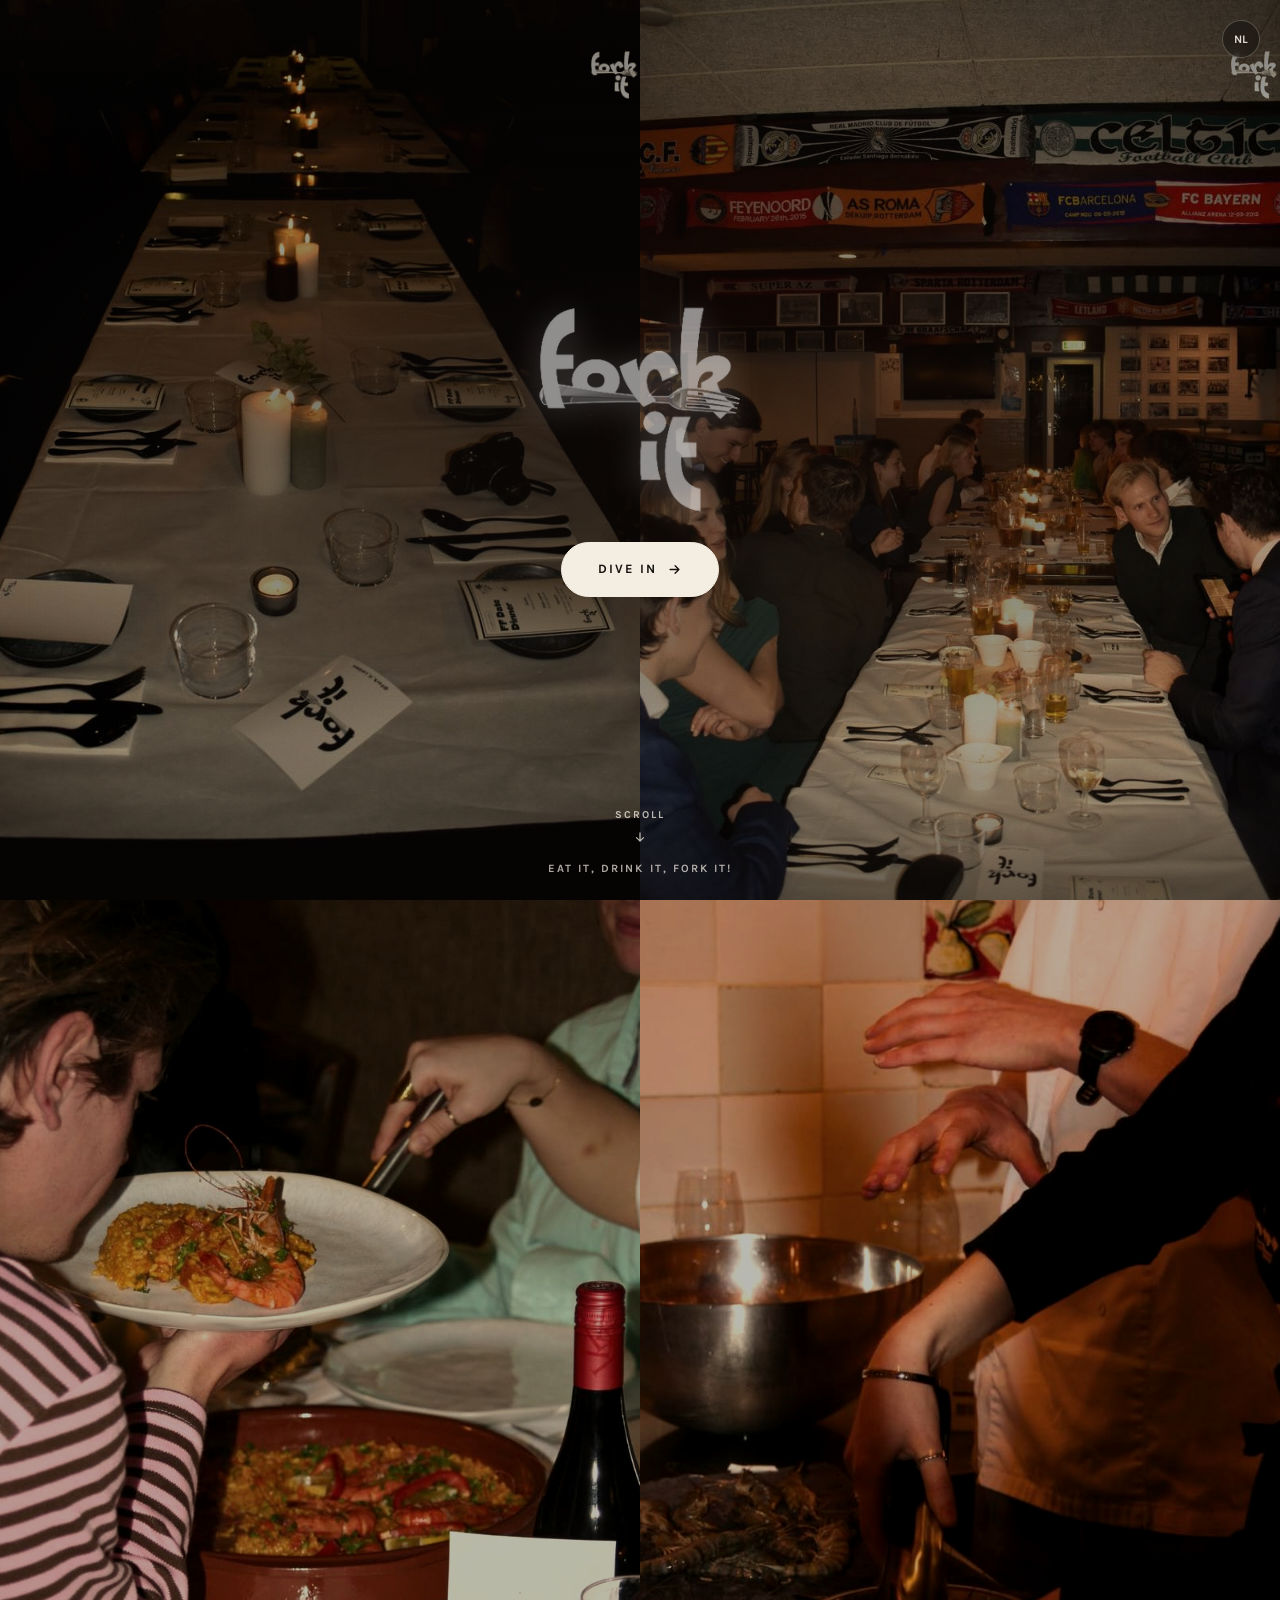
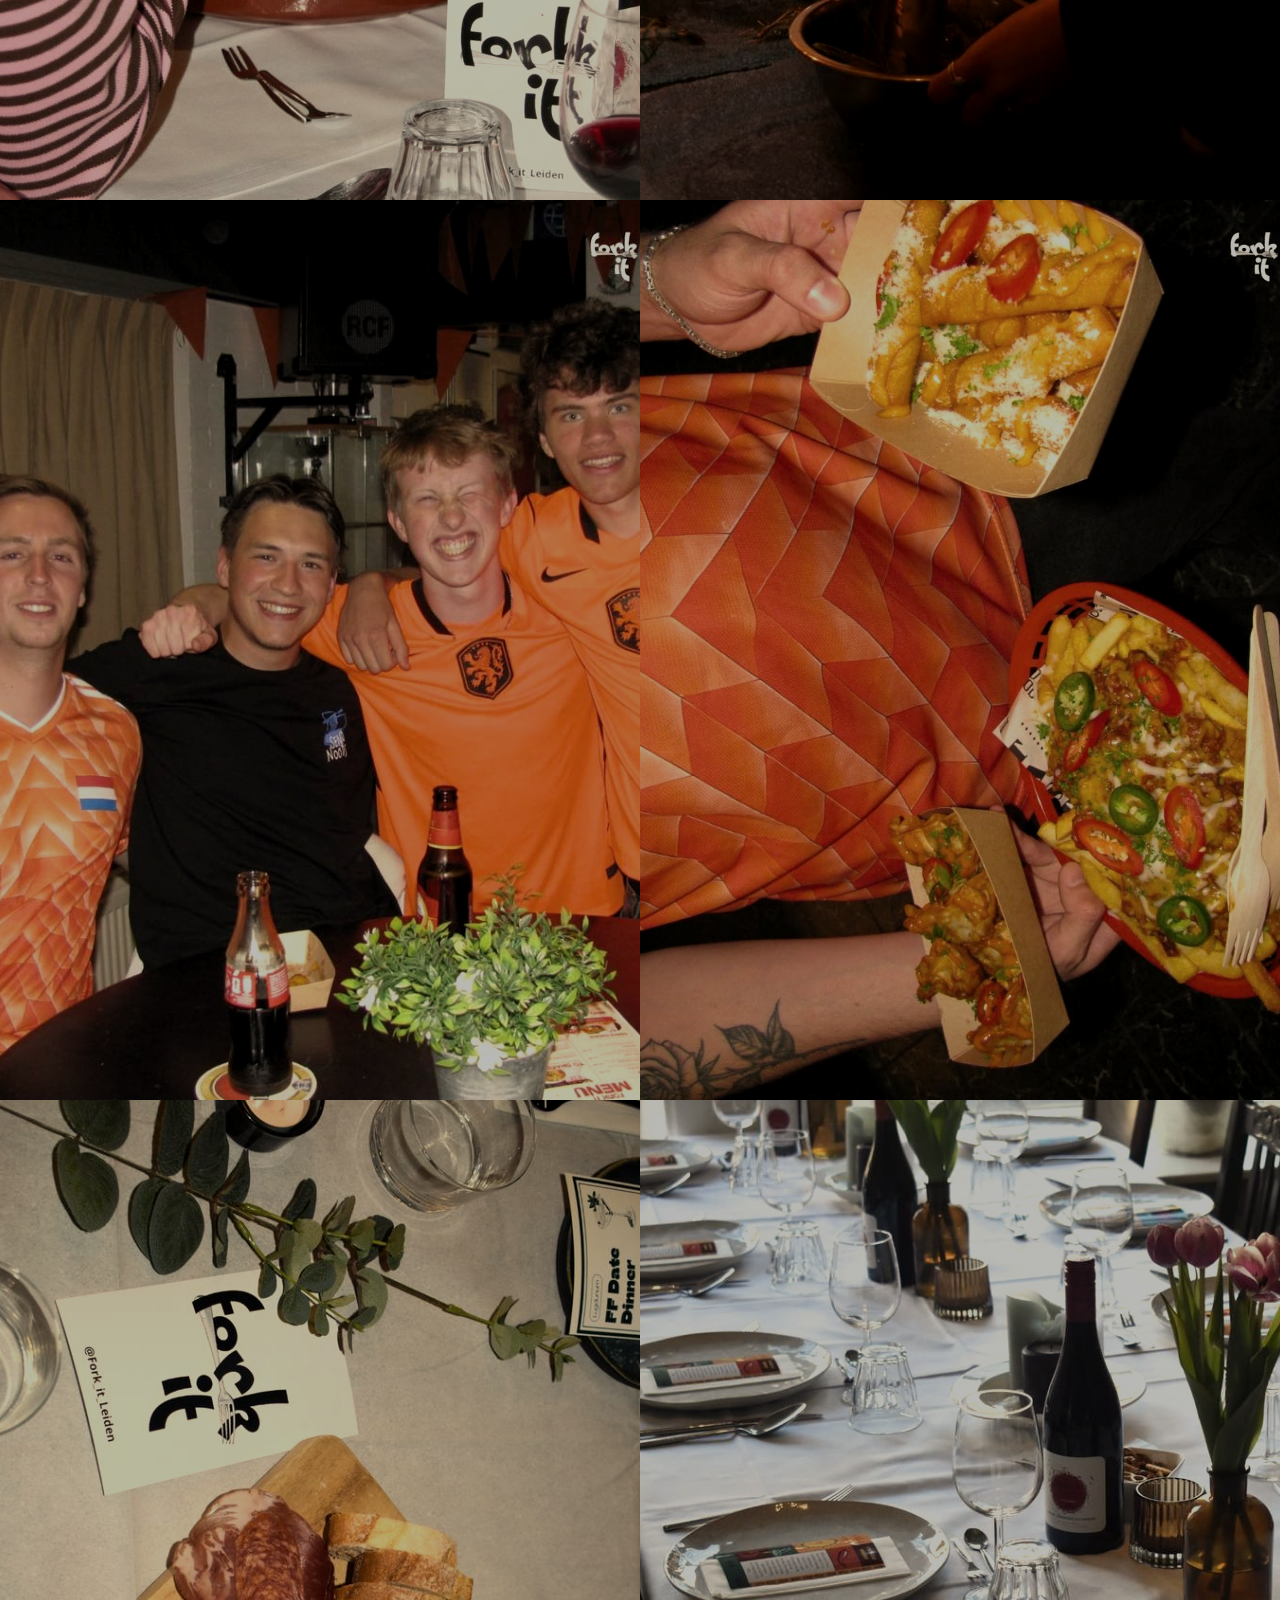
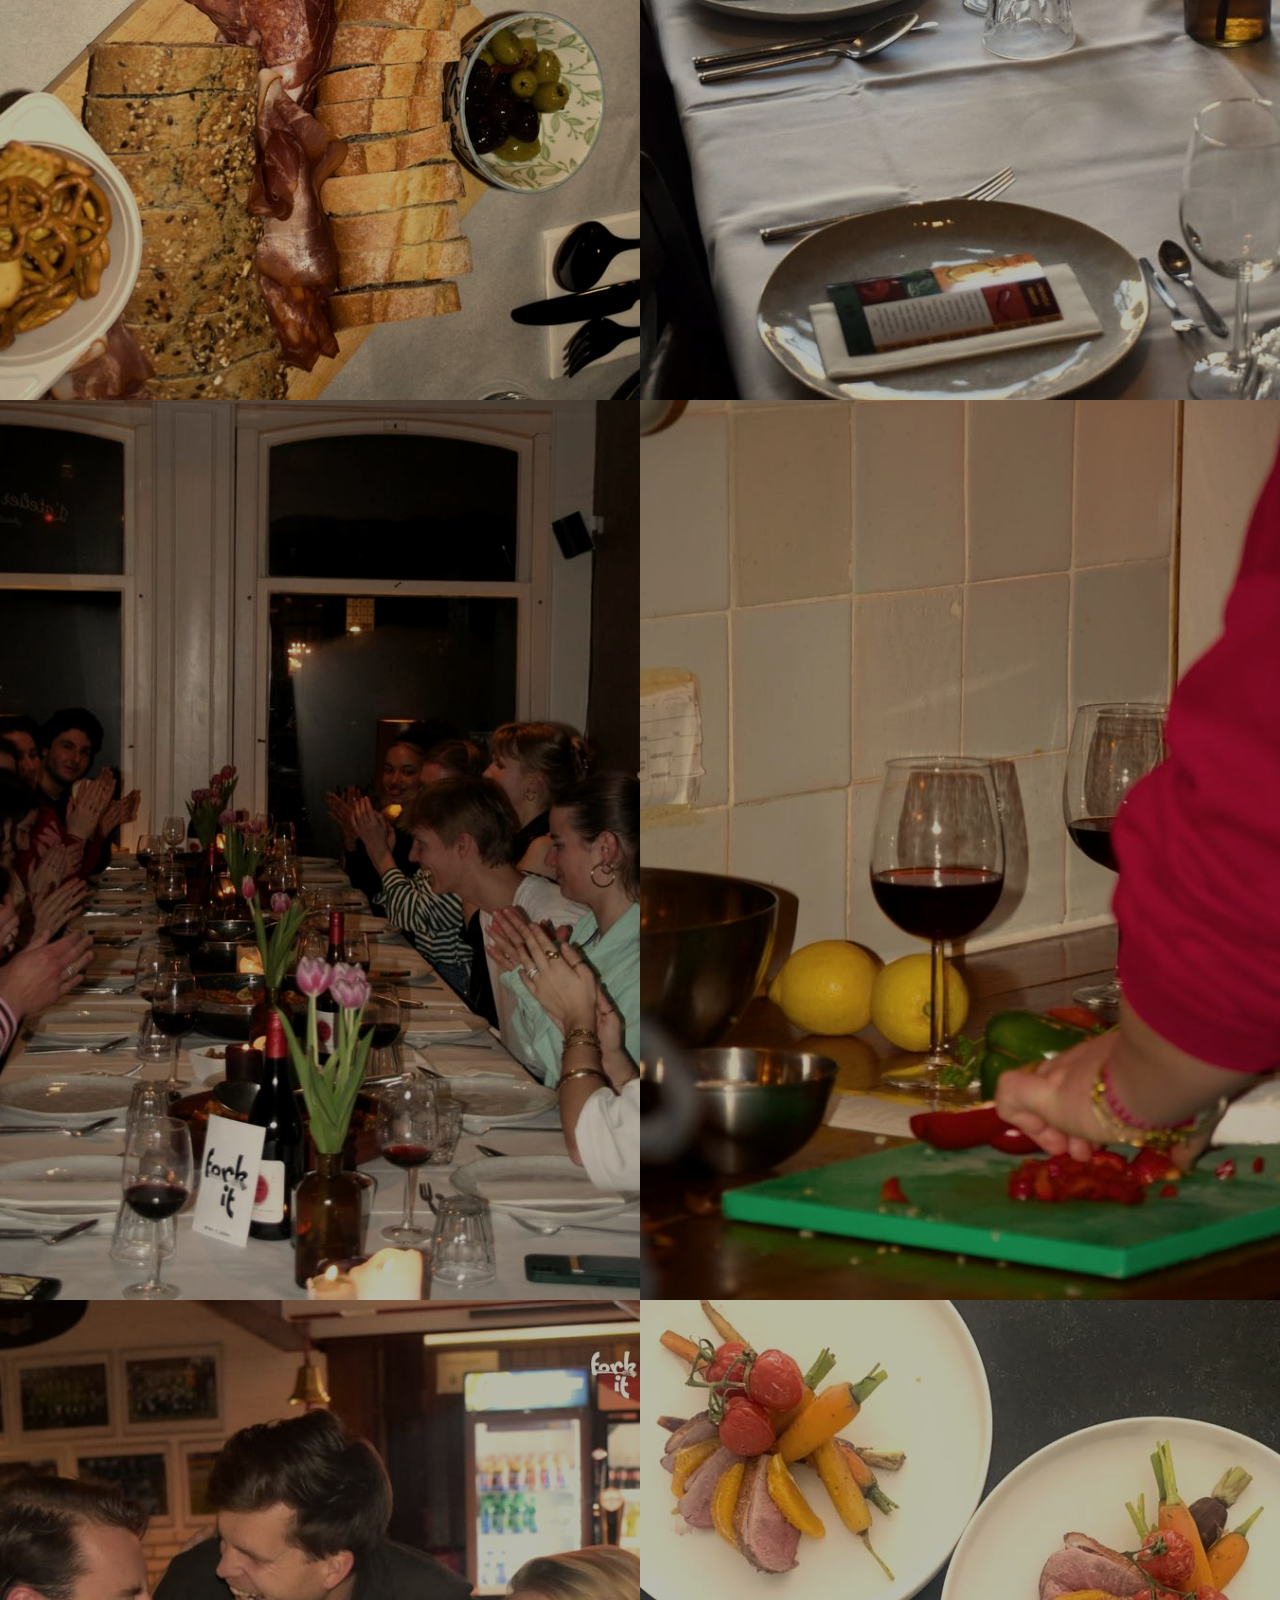
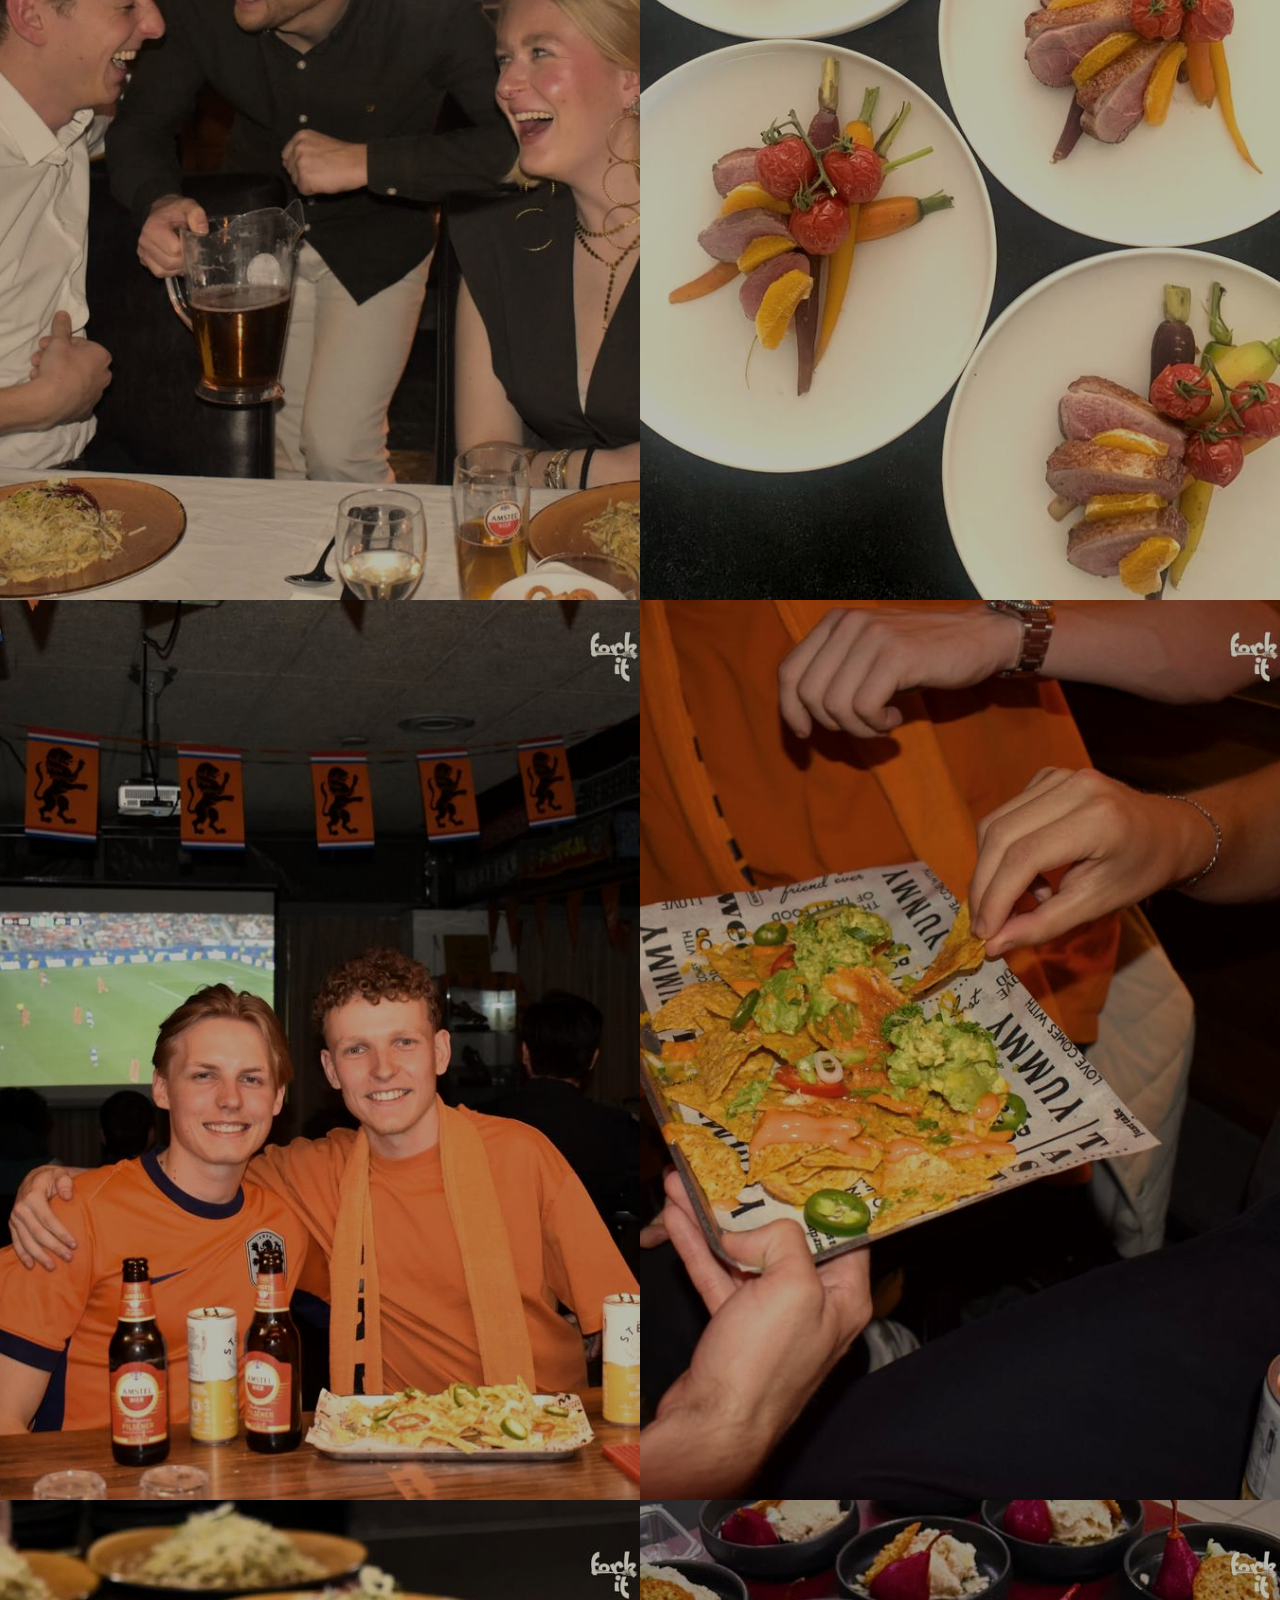
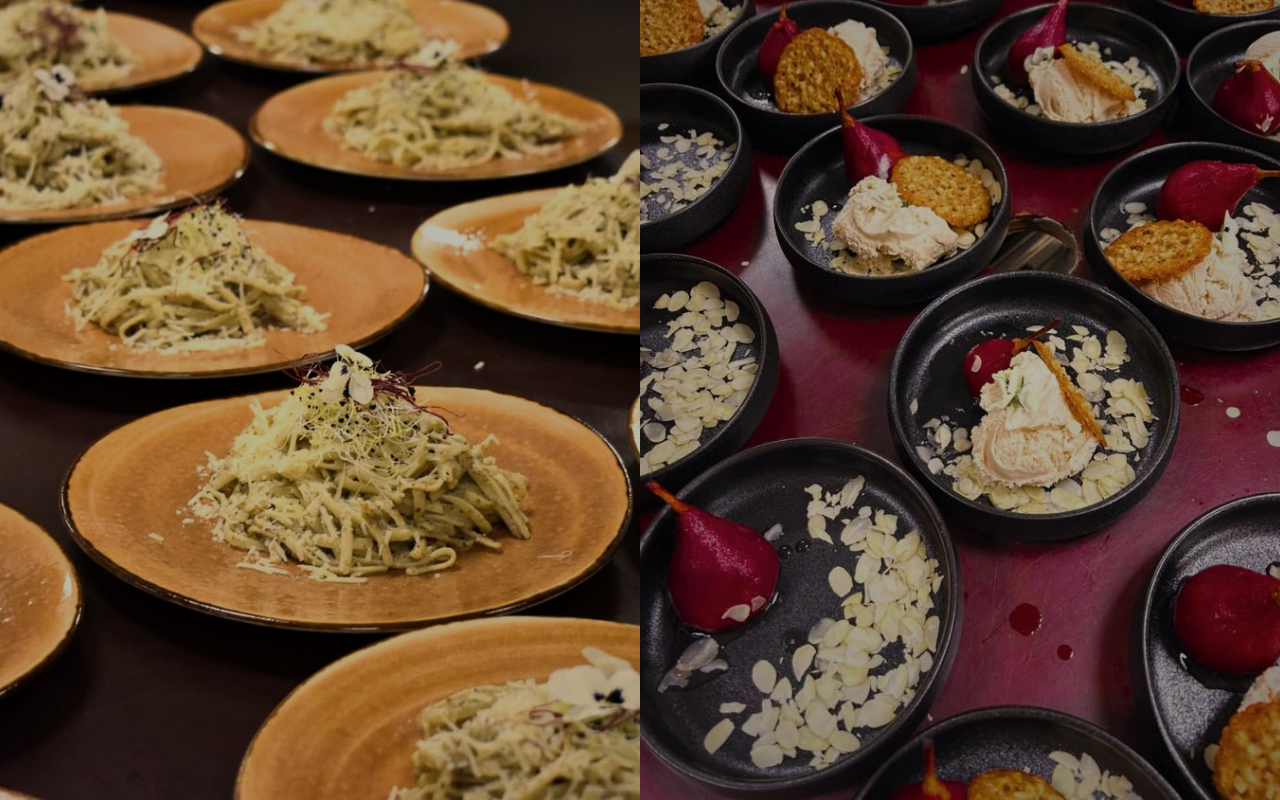
==== commit 1b98d64a: "Add full Dutch translation with EN/NL language toggle Translate every page (home + its 4 detail subp" ====
--- a/index.html
+++ b/index.html
@@ -12,19 +12,19 @@
 <link rel="preload" as="style" href="https://fonts.googleapis.com/css2?family=Fraunces:ital,opsz,wght@0,9..144,400;0,9..144,600;0,9..144,700;0,9..144,900;1,9..144,500;1,9..144,600&family=Karla:ital,wght@0,400;0,500;0,600;0,700;0,800;1,400&display=swap" onload="this.onload=null;this.rel='stylesheet'">
 <noscript><link rel="stylesheet" href="https://fonts.googleapis.com/css2?family=Fraunces:ital,opsz,wght@0,9..144,400;0,9..144,600;0,9..144,700;0,9..144,900;1,9..144,500;1,9..144,600&family=Karla:ital,wght@0,400;0,500;0,600;0,700;0,800;1,400&display=swap"></noscript>
 <title>Fork It — Leiden</title>
-<meta name="description" content="Fork It — Date Dinners, Private Dinners, Paella Workshops and Borrel Catering in Leiden, Netherlands. Cooked fresh, wherever you are.">
+<meta name="description" content="Fork It — Date Dinners, Private Dinners, Paella Workshops and Borrel Catering in Leiden, Netherlands. Cooked fresh, wherever you are." data-nl-content="Fork It — Date Dinners, Private Dinners, Paella Workshops en Borrel Catering in Leiden. Vers gekookt, waar je ook bent.">
 <link rel="canonical" href="https://forkit.nl/">
 <meta property="og:type" content="website">
 <meta property="og:url" content="https://forkit.nl/">
 <meta property="og:site_name" content="Fork It Leiden">
 <meta property="og:title" content="Fork It — Leiden">
-<meta property="og:description" content="Date Dinners, Private Dinners, Paella Workshops and Borrel Catering — cooked fresh, wherever you are.">
+<meta property="og:description" content="Date Dinners, Private Dinners, Paella Workshops and Borrel Catering — cooked fresh, wherever you are." data-nl-content="Date Dinners, Private Dinners, Paella Workshops en Borrel Catering — vers gekookt, waar je ook bent.">
 <meta property="og:image" content="og-image.jpg">
 <meta property="og:image:width" content="1200">
 <meta property="og:image:height" content="630">
 <meta name="twitter:card" content="summary_large_image">
 <meta name="twitter:title" content="Fork It — Leiden">
-<meta name="twitter:description" content="Date Dinners, Private Dinners, Paella Workshops and Borrel Catering — cooked fresh, wherever you are.">
+<meta name="twitter:description" content="Date Dinners, Private Dinners, Paella Workshops and Borrel Catering — cooked fresh, wherever you are." data-nl-content="Date Dinners, Private Dinners, Paella Workshops en Borrel Catering — vers gekookt, waar je ook bent.">
 <meta name="twitter:image" content="og-image.jpg">
 <link rel="stylesheet" href="assets/style.css">
 <link rel="stylesheet" href="assets/gate.css">
@@ -58,43 +58,43 @@
 <div class="gate-scroll">
 
   <div class="gate-row">
-    <div class="gate-cell"><img src="images/a-long-candlelit-table-set-for-a-forkit-date-din.jpg" alt="A long candlelit Fork It dinner table set for the evening" loading="eager"></div>
-    <div class="gate-cell"><img src="images/guests-seated-at-a-long-forkit-private-dinner-ta.jpg" alt="Guests seated together at a long Fork It private dinner table" loading="eager"></div>
+    <div class="gate-cell"><img src="images/a-long-candlelit-table-set-for-a-forkit-date-din.jpg" alt="A long candlelit Fork It dinner table set for the evening" data-nl-alt="Een lange Fork It dinertafel bij kaarslicht, gedekt voor de avond" loading="eager"></div>
+    <div class="gate-cell"><img src="images/guests-seated-at-a-long-forkit-private-dinner-ta.jpg" alt="Guests seated together at a long Fork It private dinner table" data-nl-alt="Gasten samen gezeten aan een lange Fork It private dinner tafel" loading="eager"></div>
   </div>
 
   <div class="gate-row">
-    <div class="gate-cell"><img src="images/a-forkit-paella-plated-with-grilled-prawns-and-a.jpg" alt="A Fork It paella plated with grilled prawns and a glass of wine" loading="lazy"></div>
-    <div class="gate-cell"><img src="images/hands-preparing-fresh-prawns-for-a-forkit-paella.jpg" alt="Hands preparing fresh prawns for a Fork It paella" loading="lazy"></div>
+    <div class="gate-cell"><img src="images/a-forkit-paella-plated-with-grilled-prawns-and-a.jpg" alt="A Fork It paella plated with grilled prawns and a glass of wine" data-nl-alt="Een Fork It paella geserveerd met gegrilde garnalen en een glas wijn" loading="lazy"></div>
+    <div class="gate-cell"><img src="images/hands-preparing-fresh-prawns-for-a-forkit-paella.jpg" alt="Hands preparing fresh prawns for a Fork It paella" data-nl-alt="Handen die verse garnalen voorbereiden voor een Fork It paella" loading="lazy"></div>
   </div>
 
   <div class="gate-row">
-    <div class="gate-cell"><img src="images/a-group-in-orange-football-shirts-celebrating-wi.jpg" alt="Friends celebrating together with a Fork It borrel spread" loading="lazy"></div>
-    <div class="gate-cell"><img src="images/a-loaded-fries-spread-from-a-forkit-borrel-cater.jpg" alt="A loaded fries spread from a Fork It borrel catering" loading="lazy"></div>
+    <div class="gate-cell"><img src="images/a-group-in-orange-football-shirts-celebrating-wi.jpg" alt="Friends celebrating together with a Fork It borrel spread" data-nl-alt="Vrienden die samen feest vieren met een Fork It borrelplank" loading="lazy"></div>
+    <div class="gate-cell"><img src="images/a-loaded-fries-spread-from-a-forkit-borrel-cater.jpg" alt="A loaded fries spread from a Fork It borrel catering" data-nl-alt="Een loaded fries borrelplank van een Fork It borrel catering" loading="lazy"></div>
   </div>
 
   <div class="gate-row">
-    <div class="gate-cell"><img src="images/an-overhead-shot-of-a-charcuterie-board-olives-a.jpg" alt="An overhead shot of a Fork It charcuterie board with a date dinner menu card" loading="lazy"></div>
-    <div class="gate-cell"><img src="images/a-candlelit-table-set-with-wine-tulips-and-menu.jpg" alt="A candlelit table set with wine, tulips, and menu cards" loading="lazy"></div>
+    <div class="gate-cell"><img src="images/an-overhead-shot-of-a-charcuterie-board-olives-a.jpg" alt="An overhead shot of a Fork It charcuterie board with a date dinner menu card" data-nl-alt="Een bovenaanzicht van een Fork It charcuterieplank met een date dinner menukaart" loading="lazy"></div>
+    <div class="gate-cell"><img src="images/a-candlelit-table-set-with-wine-tulips-and-menu.jpg" alt="A candlelit table set with wine, tulips, and menu cards" data-nl-alt="Een tafel bij kaarslicht gedekt met wijn, tulpen en menukaarten" loading="lazy"></div>
   </div>
 
   <div class="gate-row">
-    <div class="gate-cell"><img src="images/guests-applauding-around-the-table-after-a-paell.jpg" alt="Guests applauding around the table after a Fork It paella workshop" loading="lazy"></div>
-    <div class="gate-cell"><img src="images/chopping-fresh-peppers-and-tomato-beside-a-glass.jpg" alt="Chopping fresh peppers and tomato beside a glass of red wine" loading="lazy"></div>
+    <div class="gate-cell"><img src="images/guests-applauding-around-the-table-after-a-paell.jpg" alt="Guests applauding around the table after a Fork It paella workshop" data-nl-alt="Gasten applaudisseren rond de tafel na een Fork It paella workshop" loading="lazy"></div>
+    <div class="gate-cell"><img src="images/chopping-fresh-peppers-and-tomato-beside-a-glass.jpg" alt="Chopping fresh peppers and tomato beside a glass of red wine" data-nl-alt="Verse paprika en tomaat snijden naast een glas rode wijn" loading="lazy"></div>
   </div>
 
   <div class="gate-row">
-    <div class="gate-cell"><img src="images/friends-laughing-together-over-dinner-and-a-jug.jpg" alt="Friends laughing together over dinner and a jug of beer" loading="lazy"></div>
-    <div class="gate-cell"><img src="images/four-plates-of-roasted-duck-breast-ready-to-be-s.jpg" alt="Four plates of roasted duck breast ready to be served" loading="lazy"></div>
+    <div class="gate-cell"><img src="images/friends-laughing-together-over-dinner-and-a-jug.jpg" alt="Friends laughing together over dinner and a jug of beer" data-nl-alt="Vrienden lachen samen tijdens het eten met een kan bier" loading="lazy"></div>
+    <div class="gate-cell"><img src="images/four-plates-of-roasted-duck-breast-ready-to-be-s.jpg" alt="Four plates of roasted duck breast ready to be served" data-nl-alt="Vier borden met gebraden eendenborst, klaar om geserveerd te worden" loading="lazy"></div>
   </div>
 
   <div class="gate-row">
-    <div class="gate-cell"><img src="images/two-friends-celebrating-with-beers-and-nachos-du.jpg" alt="Two friends celebrating with beers and nachos during a football match" loading="lazy"></div>
-    <div class="gate-cell"><img src="images/loaded-nachos-with-guacamole-and-jalape-o-being.jpg" alt="Loaded nachos with guacamole and jalapeño being shared" loading="lazy"></div>
+    <div class="gate-cell"><img src="images/two-friends-celebrating-with-beers-and-nachos-du.jpg" alt="Two friends celebrating with beers and nachos during a football match" data-nl-alt="Twee vrienden vieren feest met bier en nachos tijdens een voetbalwedstrijd" loading="lazy"></div>
+    <div class="gate-cell"><img src="images/loaded-nachos-with-guacamole-and-jalape-o-being.jpg" alt="Loaded nachos with guacamole and jalapeño being shared" data-nl-alt="Loaded nachos met guacamole en jalapeño worden gedeeld" loading="lazy"></div>
   </div>
 
   <div class="gate-row">
-    <div class="gate-cell"><img src="images/fresh-pasta-plates-finished-with-edible-flowers.jpg" alt="Fresh pasta plates finished with edible flowers" loading="lazy"></div>
-    <div class="gate-cell"><img src="images/poached-pear-dessert-with-ice-cream-and-almond-t.jpg" alt="Poached pear dessert with ice cream and almond tuile" loading="lazy"></div>
+    <div class="gate-cell"><img src="images/fresh-pasta-plates-finished-with-edible-flowers.jpg" alt="Fresh pasta plates finished with edible flowers" data-nl-alt="Verse pastaborden afgewerkt met eetbare bloemen" loading="lazy"></div>
+    <div class="gate-cell"><img src="images/poached-pear-dessert-with-ice-cream-and-almond-t.jpg" alt="Poached pear dessert with ice cream and almond tuile" data-nl-alt="Gepocheerde perendessert met ijs en amandeltuile" loading="lazy"></div>
   </div>
 
 </div>
@@ -102,11 +102,13 @@
 <div class="gate-scrim"></div>
 <div class="gate-grain"></div>
 
+<button type="button" class="gate-lang-toggle" data-lang-toggle aria-label="Switch to Dutch"><span data-lang-label>NL</span></button>
+
 <div class="gate-overlay">
   <div class="gate-content">
     <img class="gate-logo" src="images/logo.png" alt="Fork It">
     <a class="gate-cta" href="home.html">
-      Dive In
+      <span data-nl="Erin Duiken">Dive In</span>
       <svg viewBox="0 0 24 24" fill="none" stroke="currentColor" stroke-width="2.2" stroke-linecap="round" stroke-linejoin="round"><path d="M5 12h14M13 6l6 6-6 6"/></svg>
     </a>
   </div>
@@ -115,7 +117,7 @@
 <p class="gate-footer">Eat it, Drink it, Fork it!</p>
 
 <div class="gate-scroll-hint" id="gateScrollHint">
-  Scroll
+  <span data-nl="Scroll">Scroll</span>
   <svg viewBox="0 0 24 24" fill="none" stroke="currentColor" stroke-width="2.2" stroke-linecap="round" stroke-linejoin="round"><path d="M12 5v14M6 13l6 6 6-6"/></svg>
 </div>
 
@@ -124,5 +126,6 @@
 <script src="assets/analytics-consent.js"></script>
 <script src="assets/analytics-events.js"></script>
 <script src="assets/site.js"></script>
+<script src="assets/i18n.js"></script>
 </body>
 </html>
--- a/assets/style.css
+++ b/assets/style.css
@@ -93,6 +93,20 @@
   .btn-line{ background:transparent; border-color:var(--ink); color:var(--ink); }
   .btn-line:hover{ background:var(--ink); color:#fff; }
   .navlinks .btn{ padding:9px 20px; }
+
+  .lang-toggle{
+    display:inline-flex; align-items:center; justify-content:center;
+    width:38px; height:38px; flex:none; border-radius:999px;
+    border:1px solid var(--line); background:transparent;
+    font-family:'Karla',sans-serif; font-size:0.72rem; font-weight:700; letter-spacing:0.02em;
+    color:var(--ink-soft); cursor:pointer;
+    transition: background .15s ease, color .15s ease, border-color .15s ease;
+  }
+  .lang-toggle:hover{ color:var(--ink); border-color:var(--ink); }
+  .mobile-nav .lang-toggle{
+    width:auto; height:auto; border-radius:999px; align-self:flex-start;
+    padding:8px 16px; margin-top:10px;
+  }
 
   .nav-toggle{
     display:none; position:relative; flex:none;
--- a/assets/gate.css
+++ b/assets/gate.css
@@ -82,6 +82,21 @@
 .gate-cta:hover svg{ transform:translateX(4px); }
 .gate-cta:active{ transform:scale(0.97); }
 
+/* ---------- fixed language toggle ---------- */
+.gate-lang-toggle{
+  position:fixed; top:20px; right:20px; z-index:5;
+  width:38px; height:38px; border-radius:999px;
+  display:inline-flex; align-items:center; justify-content:center;
+  font-family:'Karla',sans-serif; font-weight:700; font-size:0.72rem; letter-spacing:0.02em;
+  color:rgba(243,237,226,0.9);
+  background:rgba(20,18,16,0.55);
+  border:1px solid rgba(243,237,226,0.25);
+  backdrop-filter:blur(6px);
+  cursor:pointer;
+  transition:background .15s ease, color .15s ease;
+}
+.gate-lang-toggle:hover{ color:#F3EDE2; background:rgba(20,18,16,0.85); }
+
 /* ---------- fixed footer tagline ---------- */
 .gate-footer{
   position:fixed; left:0; right:0; bottom:22px; z-index:4; pointer-events:none;
